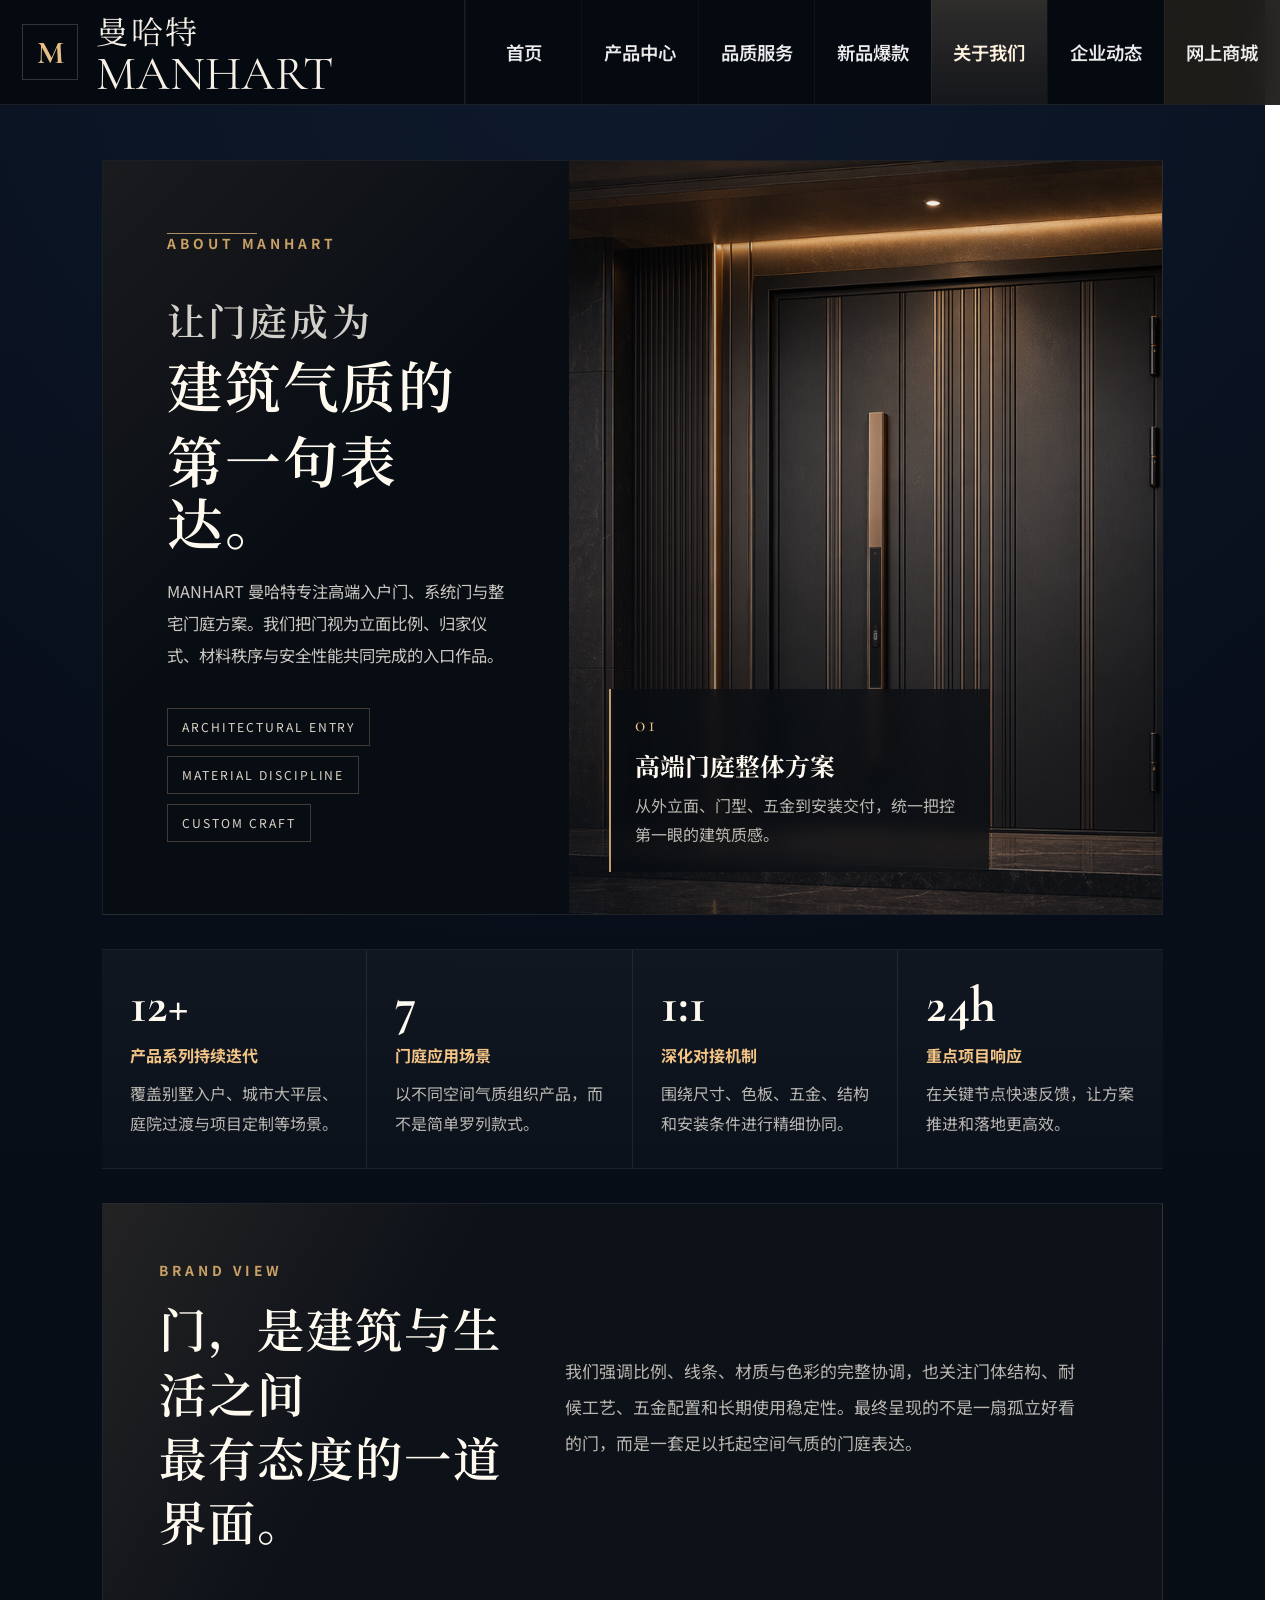
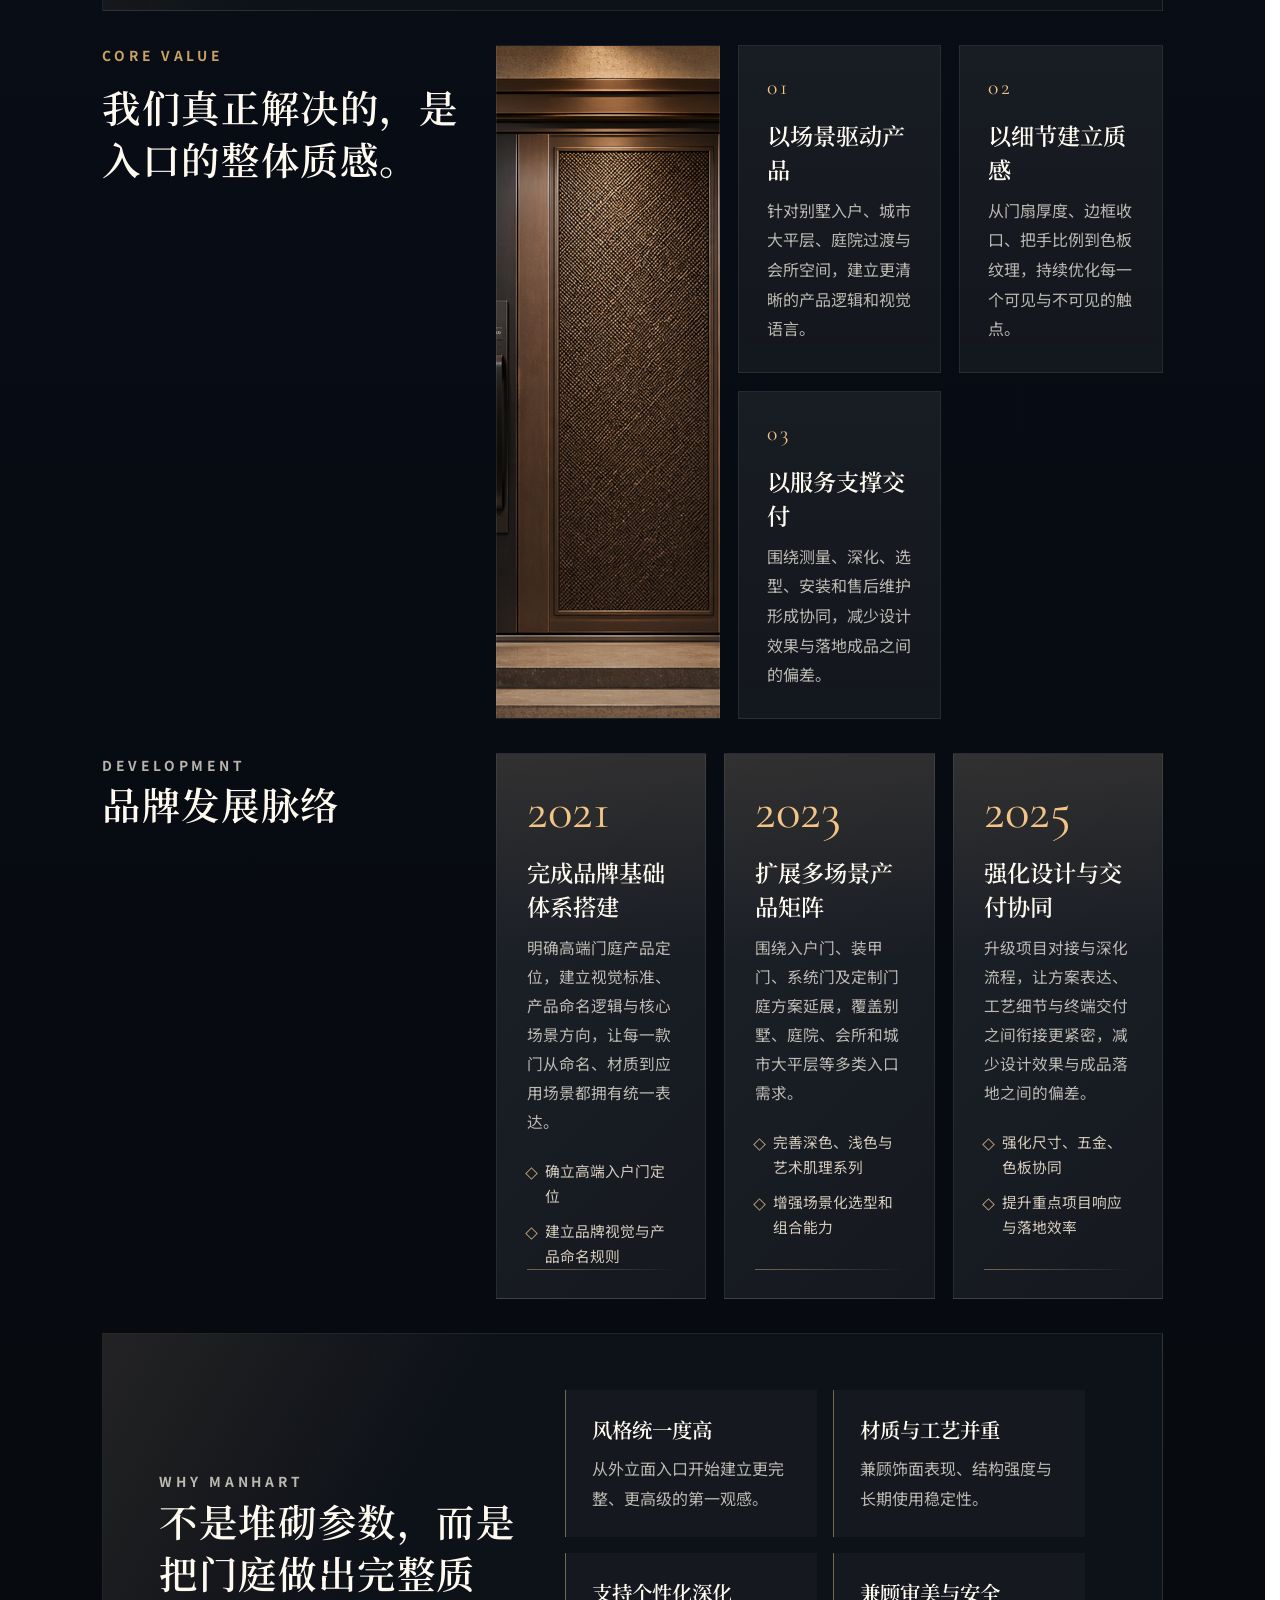
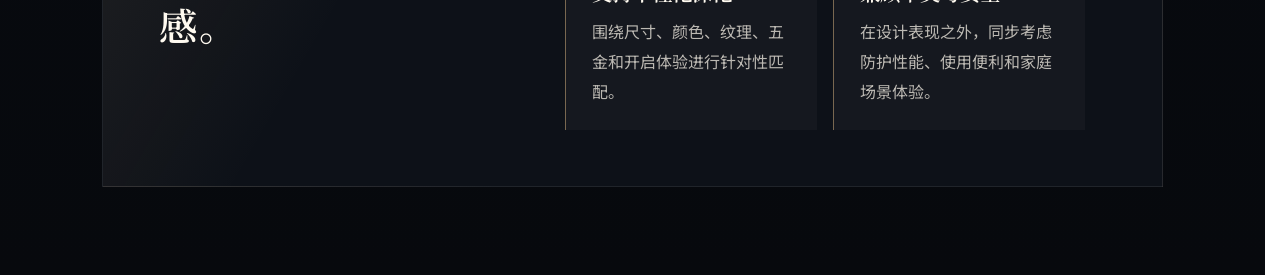
==== about.html @ d8b86235 "Unify browser page titles" ====
<!DOCTYPE html>
<html lang="zh-CN">
<head>
  <meta charset="UTF-8">
  <meta name="viewport" content="width=device-width, initial-scale=1.0">
  <meta name="description" content="浙江曼哈特安防科技有限公司专注高端门类产品研发制造，面向住宅、别墅与工程项目提供门庭解决方案。">
  <meta name="keywords" content="浙江曼哈特,曼哈特安防,曼哈特门业,MANHART,安全门,装甲门,入户门,高端门,别墅门,工程门">
  <meta name="robots" content="index, follow">
  <link rel="canonical" href="http://47.111.172.151/about.html">
  <meta property="og:type" content="website">
  <meta property="og:locale" content="zh_CN">
  <meta property="og:site_name" content="浙江曼哈特安防科技有限公司">
  <meta property="og:title" content="MANHART 曼哈特 - 关于我们">
  <meta property="og:description" content="浙江曼哈特安防科技有限公司专注高端门类产品研发制造，面向住宅、别墅与工程项目提供门庭解决方案。">
  <meta property="og:url" content="http://47.111.172.151/about.html">
  <meta property="og:image" content="http://47.111.172.151/assets/hero-coast-sunrise.png">
  <meta name="twitter:card" content="summary_large_image">
  <title>MANHART 曼哈特 - 关于我们</title>
  <link rel="preconnect" href="https://fonts.googleapis.com">
  <link rel="preconnect" href="https://fonts.gstatic.com" crossorigin>
  <link href="https://fonts.googleapis.com/css2?family=Cormorant+Garamond:wght@500;600;700&family=Noto+Sans+SC:wght@400;500;700&family=Noto+Serif+SC:wght@500;600;700&display=swap" rel="stylesheet">
  <link rel="stylesheet" href="style.css?v=20260424-about">
</head>
<body>
  <header class="site-header">
    <a class="brand-block" href="index.html" aria-label="MANHART 首页">
      <span class="brand-mark">M</span>
      <span class="brand-copy">
        <span class="brand-cn">曼哈特</span>
        <span class="brand-en">MANHART</span>
      </span>
    </a>
    <nav class="main-nav" aria-label="主导航">
      <a class="nav-link" href="index.html">首页</a>
      <a class="nav-link" href="products.html">产品中心</a>
      <a class="nav-link" href="service.html">品质服务</a>
      <a class="nav-link" href="featured.html">新品爆款</a>
      <a class="nav-link is-active" href="about.html">关于我们</a>
      <a class="nav-link" href="news.html">企业动态</a>
      <a class="nav-link nav-link--accent" href="store.html">网上商城</a>
    </nav>
  </header>

  <main class="page-shell about-page">
    <section class="about-hero">
      <div class="about-hero__copy">
        <p class="eyebrow">About MANHART</p>
        <h1><span>让门庭成为</span><span>建筑气质的</span><span>第一句表达。</span></h1>
        <p class="about-hero__lead">MANHART 曼哈特专注高端入户门、系统门与整宅门庭方案。我们把门视为立面比例、归家仪式、材料秩序与安全性能共同完成的入口作品。</p>
        <div class="about-hero__signature">
          <span>Architectural Entry</span>
          <span>Material Discipline</span>
          <span>Custom Craft</span>
        </div>
      </div>
      <div class="about-hero__stage">
        <div class="about-hero__image"></div>
        <article class="about-float-card">
          <span>01</span>
          <strong>高端门庭整体方案</strong>
          <p>从外立面、门型、五金到安装交付，统一把控第一眼的建筑质感。</p>
        </article>
      </div>
    </section>

    <section class="about-metrics" aria-label="品牌数据">
      <article>
        <strong>12+</strong>
        <span>产品系列持续迭代</span>
        <p>覆盖别墅入户、城市大平层、庭院过渡与项目定制等场景。</p>
      </article>
      <article>
        <strong>7</strong>
        <span>门庭应用场景</span>
        <p>以不同空间气质组织产品，而不是简单罗列款式。</p>
      </article>
      <article>
        <strong>1:1</strong>
        <span>深化对接机制</span>
        <p>围绕尺寸、色板、五金、结构和安装条件进行精细协同。</p>
      </article>
      <article>
        <strong>24h</strong>
        <span>重点项目响应</span>
        <p>在关键节点快速反馈，让方案推进和落地更高效。</p>
      </article>
    </section>

    <section class="about-statement">
      <div>
        <p class="eyebrow">Brand View</p>
        <h2>门，是建筑与生活之间<br>最有态度的一道界面。</h2>
      </div>
      <p>我们强调比例、线条、材质与色彩的完整协调，也关注门体结构、耐候工艺、五金配置和长期使用稳定性。最终呈现的不是一扇孤立好看的门，而是一套足以托起空间气质的门庭表达。</p>
    </section>

    <section class="about-value">
      <div class="about-section-title">
        <p class="eyebrow">Core Value</p>
        <h2>我们真正解决的，是入口的整体质感。</h2>
      </div>
      <div class="about-value__grid">
        <article class="about-value__image"></article>
        <article>
          <span>01</span>
          <h3>以场景驱动产品</h3>
          <p>针对别墅入户、城市大平层、庭院过渡与会所空间，建立更清晰的产品逻辑和视觉语言。</p>
        </article>
        <article>
          <span>02</span>
          <h3>以细节建立质感</h3>
          <p>从门扇厚度、边框收口、把手比例到色板纹理，持续优化每一个可见与不可见的触点。</p>
        </article>
        <article>
          <span>03</span>
          <h3>以服务支撑交付</h3>
          <p>围绕测量、深化、选型、安装和售后维护形成协同，减少设计效果与落地成品之间的偏差。</p>
        </article>
      </div>
    </section>

    <section class="about-timeline">
      <div class="about-section-title">
        <p class="eyebrow">Development</p>
        <h2>品牌发展脉络</h2>
      </div>
      <div class="about-timeline__list">
        <article>
          <div class="about-timeline__head">
            <time>2021</time>
            <h3>完成品牌基础体系搭建</h3>
          </div>
          <p>明确高端门庭产品定位，建立视觉标准、产品命名逻辑与核心场景方向，让每一款门从命名、材质到应用场景都拥有统一表达。</p>
          <ul>
            <li>确立高端入户门定位</li>
            <li>建立品牌视觉与产品命名规则</li>
          </ul>
        </article>
        <article>
          <div class="about-timeline__head">
            <time>2023</time>
            <h3>扩展多场景产品矩阵</h3>
          </div>
          <p>围绕入户门、装甲门、系统门及定制门庭方案延展，覆盖别墅、庭院、会所和城市大平层等多类入口需求。</p>
          <ul>
            <li>完善深色、浅色与艺术肌理系列</li>
            <li>增强场景化选型和组合能力</li>
          </ul>
        </article>
        <article>
          <div class="about-timeline__head">
            <time>2025</time>
            <h3>强化设计与交付协同</h3>
          </div>
          <p>升级项目对接与深化流程，让方案表达、工艺细节与终端交付之间衔接更紧密，减少设计效果与成品落地之间的偏差。</p>
          <ul>
            <li>强化尺寸、五金、色板协同</li>
            <li>提升重点项目响应与落地效率</li>
          </ul>
        </article>
      </div>
    </section>

    <section class="about-advantage">
      <div>
        <p class="eyebrow">Why MANHART</p>
        <h2>不是堆砌参数，而是把门庭做出完整质感。</h2>
      </div>
      <div class="about-advantage__grid">
        <article>
          <h3>风格统一度高</h3>
          <p>从外立面入口开始建立更完整、更高级的第一观感。</p>
        </article>
        <article>
          <h3>材质与工艺并重</h3>
          <p>兼顾饰面表现、结构强度与长期使用稳定性。</p>
        </article>
        <article>
          <h3>支持个性化深化</h3>
          <p>围绕尺寸、颜色、纹理、五金和开启体验进行针对性匹配。</p>
        </article>
        <article>
          <h3>兼顾审美与安全</h3>
          <p>在设计表现之外，同步考虑防护性能、使用便利和家庭场景体验。</p>
        </article>
      </div>
    </section>
  </main>
</body>
</html>
---- style.css ----
:root {
  --bg: #08101d;
  --line: rgba(255, 255, 255, 0.09);
  --text: #f6f0e6;
  --muted: rgba(246, 240, 230, 0.7);
  --gold: #c9a164;
  --gold-strong: #e6be86;
  --header-brand-width: 465px;
  --header-height: 104px;
}
* { box-sizing: border-box; }
html {
  scroll-behavior: smooth;
  overflow-y: scroll;
  scrollbar-gutter: stable;
}
body {
  margin: 0;
  padding-top: var(--header-height);
  overflow-x: hidden;
  background:
    radial-gradient(circle at top, rgba(43, 74, 122, 0.18), transparent 28%),
    linear-gradient(180deg, #08101d 0%, #07090d 100%);
  color: var(--text);
  font-family: "Noto Sans SC", sans-serif;
}
a { color: inherit; text-decoration: none; }
.site-header {
  position: fixed;
  top: 0;
  left: 0;
  right: 0;
  z-index: 30;
  display: grid;
  width: 100%;
  grid-template-columns: var(--header-brand-width) minmax(0, 1fr) !important;
  min-height: var(--header-height) !important;
  background: rgba(6, 9, 15, 0.94);
  border-bottom: 1px solid var(--line);
  backdrop-filter: blur(14px);
}
.brand-block {
  display: flex;
  align-items: center;
  gap: 18px;
  width: var(--header-brand-width) !important;
  min-height: var(--header-height) !important;
  padding: 0 22px;
  border-right: 1px solid var(--line);
}
.brand-mark {
  display: grid;
  place-items: center;
  width: 56px;
  height: 56px;
  border: 1px solid rgba(255, 255, 255, 0.18);
  color: var(--gold-strong);
  font-family: "Cormorant Garamond", serif;
  font-size: 2rem;
  font-weight: 700;
}
.brand-copy { display: flex; flex-direction: column; }
.brand-cn {
  font-family: "Noto Serif SC", serif;
  font-size: 2rem;
  letter-spacing: 0.08em;
}
.brand-en {
  font-family: "Cormorant Garamond", serif;
  font-size: 3rem;
  line-height: 0.9;
}
.main-nav {
  display: grid;
  grid-template-columns: repeat(7, minmax(0, 1fr));
  width: 100%;
}
.nav-link {
  display: grid;
  place-items: center;
  min-height: var(--header-height) !important;
  padding: 0 10px;
  border-left: 1px solid rgba(255, 255, 255, 0.04);
  color: rgba(255, 255, 255, 0.92);
  font-size: 1.15rem;
  font-weight: 600;
}
.nav-link:hover,
.nav-link.is-active {
  color: #fff3df;
  background:
    linear-gradient(180deg, rgba(255, 255, 255, 0.08), rgba(255, 255, 255, 0.03)),
    linear-gradient(180deg, rgba(201, 161, 100, 0.12), rgba(201, 161, 100, 0.04));
}
.nav-link--accent { background: rgba(201, 161, 100, 0.12); }
.hero-slider {
  position: relative;
  height: 68vh;
  min-height: 560px;
  max-height: 740px;
  overflow: hidden;
}
.hero-slide {
  position: absolute;
  inset: 0;
  opacity: 0;
  visibility: hidden;
  transition: opacity 0.8s ease, visibility 0.8s ease;
}
.hero-slide.is-active { opacity: 1; visibility: visible; }
.hero-slide__image,
.hero-slide__shade,
.hero-slide__content { position: absolute; inset: 0; }
.hero-slide__image {
  background:
    linear-gradient(90deg, rgba(7, 9, 13, 0.72), rgba(7, 9, 13, 0.18) 46%, rgba(7, 9, 13, 0.08)),
    var(--hero-image) center/cover no-repeat;
}
.hero-slide__shade {
  background:
    radial-gradient(circle at 72% 30%, rgba(230, 190, 134, 0.1), transparent 20%),
    linear-gradient(180deg, rgba(7, 9, 13, 0.08), rgba(7, 9, 13, 0.54));
}
.hero-slide__content {
  z-index: 1;
  display: flex;
  flex-direction: column;
  justify-content: center;
  width: min(860px, 100%);
  padding: 72px 8vw 92px;
  text-shadow: 0 4px 26px rgba(0, 0, 0, 0.56);
}
.eyebrow {
  margin: 0 0 16px;
  color: var(--gold);
  font-size: 0.86rem;
  font-weight: 700;
  letter-spacing: 0.28em;
  text-transform: uppercase;
}
.hero-slide h1,
.hero-slide h2,
.featured-copy h2,
.product-preview__heading h2,
.stats-copy h2,
.site-footer__brand h2,
.page-hero h1,
.page-section__heading h2 {
  margin: 0;
  font-family: "Noto Serif SC", serif;
  font-weight: 600;
  letter-spacing: 0.08em;
}
.hero-slide h1,
.hero-slide h2 {
  max-width: 760px;
  font-size: clamp(2.8rem, 5.2vw, 4.8rem);
  line-height: 1.12;
  letter-spacing: 0.06em;
  text-wrap: balance;
}
.hero-slide__title {
  max-width: 680px;
  margin: 22px 0 12px;
  font-family: "Noto Serif SC", serif;
  font-size: clamp(1.45rem, 2.05vw, 2.25rem);
  line-height: 1.42;
  letter-spacing: 0.04em;
  color: #fff3df;
  text-wrap: balance;
}
.hero-slide__subtitle,
.featured-lead,
.featured-panel__lead {
  margin: 0;
  color: var(--gold-strong);
  font-family: "Cormorant Garamond", serif;
  font-size: clamp(1.08rem, 1.7vw, 1.48rem);
  font-weight: 600;
  line-height: 1.35;
  letter-spacing: 0.1em;
}
.hero-slider__dots {
  position: absolute;
  left: 50%;
  bottom: 28px;
  z-index: 2;
  display: flex;
  gap: 10px;
  transform: translateX(-50%);
}
.hero-dot {
  width: 12px;
  height: 12px;
  border: 0;
  border-radius: 50%;
  background: rgba(255, 255, 255, 0.28);
  cursor: pointer;
}
.hero-dot.is-active {
  width: 34px;
  border-radius: 999px;
  background: var(--gold-strong);
}
.featured-showcase,
.product-preview,
.site-footer,
.page-shell { padding-left: 8vw; padding-right: 8vw; }
.featured-showcase { padding-top: 72px; }
.featured-shell {
  position: relative;
  min-height: 780px;
  overflow: hidden;
  border: 1px solid rgba(255, 255, 255, 0.08);
  background: #0d1017;
}
.featured-backdrop,
.featured-overlay { position: absolute; inset: 0; }
.featured-backdrop {
  background:
    linear-gradient(90deg, rgba(8, 12, 18, 0.2), rgba(255, 255, 255, 0.04)),
    url("assets/featured-bg-lake-terrace.png") center/cover no-repeat;
  filter: saturate(0.96) brightness(0.9) contrast(0.98);
}
.featured-overlay {
  background:
    linear-gradient(90deg, rgba(6, 9, 15, 0.68) 0%, rgba(6, 9, 15, 0.42) 34%, rgba(6, 9, 15, 0.12) 68%),
    radial-gradient(circle at 56% 52%, rgba(201, 161, 100, 0.1), transparent 22%),
    repeating-linear-gradient(90deg, rgba(255, 255, 255, 0.06) 0, rgba(255, 255, 255, 0.06) 1px, transparent 1px, transparent 110px);
  opacity: 0.78;
}
.featured-copy,
.featured-selector,
.featured-focus,
.featured-panel,
.featured-note { position: absolute; z-index: 2; }
.featured-copy {
  top: 72px;
  left: 72px;
  width: 430px;
  text-shadow: 0 3px 18px rgba(0, 0, 0, 0.46);
}
.featured-copy::before { display: none; }
.featured-copy h2 {
  color: #fffaf0;
  font-size: clamp(2.5rem, 4.4vw, 4.2rem);
  line-height: 1.12;
  text-shadow: 0 6px 26px rgba(0, 0, 0, 0.48);
}
.section-copy,
.featured-panel__text,
.product-preview__intro,
.product-card__text,
.stats-copy p:last-child,
.site-footer__brand p:last-child,
.site-footer__info p,
.page-section__heading p,
.page-card p,
.page-copy p { color: var(--muted); line-height: 1.9; }
.featured-copy .eyebrow {
  color: #f0bf78;
  text-shadow: 0 2px 14px rgba(0, 0, 0, 0.56);
}
.featured-lead {
  color: #f3c486;
  text-shadow: 0 3px 16px rgba(0, 0, 0, 0.48);
}
.featured-copy .section-copy {
  width: min(420px, 100%);
  color: rgba(255, 250, 240, 0.9);
  font-weight: 600;
  text-shadow: 0 2px 12px rgba(0, 0, 0, 0.62);
}
.featured-selector--stack {
  top: 342px;
  left: 72px;
  display: flex;
  flex-direction: column;
  gap: 10px;
  width: 250px;
  padding: 18px 16px 16px;
  border: 1px solid rgba(230, 190, 134, 0.28);
  background:
    linear-gradient(180deg, rgba(12, 15, 20, 0.78), rgba(12, 15, 20, 0.48));
  box-shadow: 0 18px 54px rgba(0, 0, 0, 0.36);
  backdrop-filter: blur(9px);
}
.featured-selector__label {
  margin: 0 0 4px;
  color: #f3c486;
  font-size: 0.78rem;
  font-weight: 700;
  letter-spacing: 0.18em;
  text-transform: uppercase;
}
.featured-chip {
  min-height: 48px;
  padding: 0 18px 0 44px;
  border: 1px solid rgba(255, 255, 255, 0.1);
  background: rgba(255, 255, 255, 0.045);
  color: rgba(255, 250, 240, 0.72);
  font-family: "Noto Serif SC", serif;
  font-size: 1.06rem;
  letter-spacing: 0.1em;
  text-align: left;
  cursor: pointer;
  position: relative;
  transition: transform 0.2s ease, color 0.2s ease, border-color 0.2s ease, background 0.2s ease, box-shadow 0.2s ease;
}
.featured-chip::before {
  content: "";
  position: absolute;
  left: 18px;
  top: 50%;
  width: 8px;
  height: 8px;
  border-radius: 50%;
  background: rgba(230, 190, 134, 0.46);
  transform: translateY(-50%);
}
.featured-chip::after {
  content: "";
  position: absolute;
  left: 0;
  top: 0;
  bottom: 0;
  width: 4px;
  background: transparent;
}
.featured-chip:hover,
.featured-chip.is-active {
  color: #fffaf0;
  transform: translateX(5px);
  border-color: rgba(230, 190, 134, 0.72);
  background:
    linear-gradient(90deg, rgba(230, 190, 134, 0.28), rgba(255, 255, 255, 0.08), rgba(255, 255, 255, 0.02));
  box-shadow: 0 10px 24px rgba(0, 0, 0, 0.22);
  text-shadow: 0 2px 12px rgba(0, 0, 0, 0.48);
}
.featured-chip:hover::before,
.featured-chip.is-active::before {
  background: rgba(230, 190, 134, 0.92);
  box-shadow: 0 0 18px rgba(230, 190, 134, 0.38);
}
.featured-chip:hover::after,
.featured-chip.is-active::after { background: #e6be86; }
.featured-chip:last-child { border-bottom: 0; }
.featured-focus {
  top: 74px;
  left: 42%;
  width: 520px;
  height: 640px;
}
.featured-photo {
  position: relative;
  overflow: hidden;
  border: 1px solid rgba(255, 255, 255, 0.16);
  background:
    linear-gradient(180deg, rgba(7, 9, 13, 0.04), rgba(7, 9, 13, 0.1)),
    var(--feature-image) center/cover no-repeat;
  box-shadow: 0 28px 72px rgba(0, 0, 0, 0.24);
  background-position: center;
}
.featured-photo--primary { width: 100%; height: 100%; min-height: 0; }
.featured-photo--secondary,
.featured-photo--detail { display: none; }
.featured-photo__shade {
  position: absolute;
  inset: 0;
  background:
    linear-gradient(180deg, rgba(7, 9, 13, 0.02), rgba(7, 9, 13, 0.2)),
    radial-gradient(circle at top, rgba(255, 243, 223, 0.08), transparent 30%);
}
.featured-photo__meta {
  position: absolute;
  left: 18px;
  right: 18px;
  bottom: 18px;
  z-index: 1;
  display: flex;
  flex-direction: column;
  gap: 8px;
  padding: 14px 16px;
  background: linear-gradient(180deg, rgba(9, 12, 18, 0.36), rgba(9, 12, 18, 0.72));
  backdrop-filter: blur(8px);
}
.featured-photo__kicker {
  color: rgba(255, 243, 223, 0.74);
  font-size: 0.76rem;
  letter-spacing: 0.28em;
  text-transform: uppercase;
}
.featured-photo__model {
  color: #fff3df;
  font-family: "Cormorant Garamond", serif;
  font-size: 2rem;
  letter-spacing: 0.08em;
}
.featured-panel {
  right: 78px;
  top: 218px;
  width: 330px;
  padding: 34px 30px;
  border-left: 1px solid rgba(230, 190, 134, 0.42);
  background:
    linear-gradient(135deg, rgba(14, 15, 18, 0.78), rgba(14, 15, 18, 0.46)),
    radial-gradient(circle at 85% 12%, rgba(230, 190, 134, 0.1), transparent 28%);
  box-shadow: 0 24px 70px rgba(0, 0, 0, 0.24);
  backdrop-filter: blur(12px);
}
.featured-panel__kicker {
  margin: 0 0 10px;
  color: var(--gold);
  font-size: 0.82rem;
  letter-spacing: 0.24em;
  text-transform: uppercase;
}
.featured-panel h3 {
  margin: 0;
  font-family: "Noto Serif SC", serif;
  font-size: 2.25rem;
}
.featured-panel__lead {
  margin: 12px 0 14px;
  color: #f0bf78;
  font-family: "Noto Serif SC", serif;
  font-size: 1.18rem;
  line-height: 1.6;
}
.featured-panel__text {
  margin: 0;
  color: rgba(255, 250, 240, 0.74);
  line-height: 1.9;
}
.featured-note {
  display: none;
  left: 128px;
  top: 698px;
  align-items: center;
  gap: 12px;
  color: rgba(255, 250, 240, 0.78);
  font-size: 0.94rem;
  letter-spacing: 0.16em;
  text-shadow: 0 2px 14px rgba(0, 0, 0, 0.58);
}
.featured-note__line { width: 38px; height: 1px; background: rgba(230, 190, 134, 0.72); }
.product-preview { padding-top: 96px; }
.product-preview__heading {
  display: grid;
  grid-template-columns: minmax(260px, 360px) 1fr;
  gap: 40px;
  align-items: end;
}
.product-preview__heading h2,
.page-hero h1,
.page-section__heading h2 { font-size: clamp(2rem, 4vw, 3.1rem); }
.product-grid { display: grid; gap: 22px; margin-top: 40px; }
.product-grid--recommend { grid-template-columns: repeat(5, minmax(170px, 1fr)); }
.product-card {
  position: relative;
  min-height: 520px;
  overflow: hidden;
  border: 1px solid rgba(255, 255, 255, 0.08);
  background: #0b0d12;
  box-shadow: 0 28px 70px rgba(0, 0, 0, 0.22);
  transition: transform 0.28s ease, border-color 0.28s ease, box-shadow 0.28s ease;
}
.product-card:hover {
  transform: translateY(-8px);
  border-color: rgba(230, 190, 134, 0.22);
  box-shadow: 0 34px 86px rgba(0, 0, 0, 0.34);
}
.product-card__scene {
  position: absolute;
  inset: 0;
  background-size: cover;
  background-position: center;
  transition: transform 0.42s ease, filter 0.42s ease;
}
.product-card:hover .product-card__scene { transform: scale(1.04); filter: saturate(1.05); }
.product-card__scene::after {
  content: "";
  position: absolute;
  inset: 0;
  background:
    linear-gradient(180deg, rgba(6, 8, 12, 0.04) 0%, rgba(6, 8, 12, 0.14) 42%, rgba(6, 8, 12, 0.86) 100%),
    linear-gradient(90deg, rgba(6, 8, 12, 0.1), transparent 42%);
}
.product-card__scene--recommend-01 { background-image: url("assets/recommend-01.png"); }
.product-card__scene--recommend-02 { background-image: url("assets/recommend-02.png"); }
.product-card__scene--recommend-03 { background-image: url("assets/recommend-03.png"); }
.product-card__scene--recommend-04 { background-image: url("assets/recommend-04.png"); }
.product-card__scene--recommend-05 { background-image: url("assets/recommend-05.png"); }
.product-card__body {
  position: absolute;
  left: 0;
  right: 0;
  bottom: 0;
  z-index: 1;
  padding: 28px 24px 26px;
}
.product-card__series {
  display: inline-block;
  margin-bottom: 10px;
  color: var(--gold);
  font-size: 0.82rem;
  letter-spacing: 0.22em;
  text-transform: uppercase;
}
.product-card h3,
.site-footer__info h3,
.page-card h3 {
  margin: 0 0 10px;
  font-family: "Noto Serif SC", serif;
  font-size: 1.55rem;
}
.site-footer {
  display: grid;
  grid-template-columns: minmax(220px, 320px) 1fr;
  gap: 42px;
  padding-top: 48px;
  padding-bottom: 56px;
  border-top: 1px solid rgba(255, 255, 255, 0.08);
  background: rgba(4, 5, 8, 0.76);
}
.site-footer__info { display: grid; grid-template-columns: repeat(3, minmax(180px, 1fr)); gap: 24px; }
.page-shell { padding-top: 56px; padding-bottom: 88px; }
.page-hero {
  position: relative;
  min-height: 320px;
  overflow: hidden;
  padding: 72px 48px 54px;
  border: 1px solid rgba(255, 255, 255, 0.1);
  background:
    linear-gradient(90deg, rgba(7, 10, 17, 0.94) 0%, rgba(7, 10, 17, 0.8) 44%, rgba(7, 10, 17, 0.56) 100%),
    radial-gradient(circle at 78% 32%, rgba(230, 190, 134, 0.22), transparent 28%),
    linear-gradient(135deg, rgba(255, 255, 255, 0.08), transparent 46%);
}
.page-hero::before,
.page-hero::after {
  content: "";
  position: absolute;
  pointer-events: none;
}
.page-hero::before {
  top: 34px;
  right: 44px;
  width: min(520px, 42vw);
  height: 230px;
  border: 1px solid rgba(230, 190, 134, 0.18);
  background:
    linear-gradient(90deg, rgba(230, 190, 134, 0.22) 0 1px, transparent 1px),
    linear-gradient(180deg, rgba(255, 255, 255, 0.08) 0 1px, transparent 1px);
  background-size: 86px 100%, 100% 58px;
  opacity: 0.72;
}
.page-hero::after {
  right: 72px;
  bottom: 38px;
  width: 240px;
  height: 92px;
  border-top: 1px solid rgba(230, 190, 134, 0.42);
  border-bottom: 1px solid rgba(255, 255, 255, 0.1);
  background: linear-gradient(90deg, transparent, rgba(230, 190, 134, 0.12), transparent);
}
.page-hero > * {
  position: relative;
  z-index: 1;
}
.page-hero p { width: min(760px, 100%); color: var(--muted); line-height: 1.9; }
.page-section {
  display: grid;
  grid-template-columns: minmax(240px, 320px) 1fr;
  gap: 36px;
  align-items: start;
  margin-top: 36px;
}
.page-grid { display: grid; grid-template-columns: repeat(3, minmax(200px, 1fr)); gap: 24px; }
.page-card,
.page-copy {
  padding: 26px;
  border: 1px solid rgba(255, 255, 255, 0.08);
  background: rgba(255, 255, 255, 0.03);
}

.editorial-hero {
  display: grid;
  grid-template-columns: minmax(320px, 1.05fr) minmax(360px, 0.95fr);
  gap: 30px;
  align-items: stretch;
  min-height: 660px;
  margin-bottom: 34px;
}

.editorial-hero__copy {
  position: relative;
  padding: 58px 52px 52px;
  border: 1px solid rgba(255, 255, 255, 0.1);
  background:
    radial-gradient(circle at 18% 12%, rgba(230, 190, 134, 0.18), transparent 26%),
    linear-gradient(135deg, rgba(8, 11, 18, 0.98), rgba(8, 11, 18, 0.82));
}

.editorial-hero__copy h1 {
  margin: 0 0 20px;
  font-family: "Noto Serif SC", serif;
  font-size: clamp(2.6rem, 5vw, 4.9rem);
  line-height: 1.18;
  letter-spacing: 0.06em;
}

.editorial-hero__lead {
  max-width: 560px;
  margin: 0;
  color: rgba(246, 240, 230, 0.82);
  font-size: 1.04rem;
  line-height: 2;
}

.editorial-tags {
  display: flex;
  flex-wrap: wrap;
  gap: 10px;
  margin-top: 34px;
}

.editorial-tags span {
  display: inline-flex;
  align-items: center;
  min-height: 34px;
  padding: 0 14px;
  border: 1px solid rgba(230, 190, 134, 0.26);
  background: rgba(255, 255, 255, 0.03);
  color: #fff3df;
  font-size: 0.76rem;
  letter-spacing: 0.16em;
  text-transform: uppercase;
}

.editorial-hero__visual {
  display: grid;
  grid-template-columns: 1.15fr 0.85fr;
  grid-template-rows: minmax(260px, 1fr) minmax(180px, auto);
  gap: 18px;
}

.editorial-hero__visual--news {
  grid-template-columns: 1fr 170px;
  grid-template-rows: minmax(220px, auto) minmax(320px, 1fr);
}

.hero-panel {
  position: relative;
  overflow: hidden;
  border: 1px solid rgba(255, 255, 255, 0.08);
  background:
    linear-gradient(180deg, rgba(255, 255, 255, 0.04), rgba(255, 255, 255, 0.02)),
    #0d1118;
}

.hero-panel--tall { grid-row: 1 / span 2; }
.hero-panel--card {
  padding: 26px 24px;
  display: flex;
  flex-direction: column;
  justify-content: space-between;
}
.hero-panel--wide { padding: 0; }
.hero-panel--news-feature {
  grid-column: 1 / span 2;
  padding: 30px;
  background:
    linear-gradient(135deg, rgba(230, 190, 134, 0.12), rgba(255, 255, 255, 0.03)),
    #10131a;
}
.hero-panel--stamp {
  display: grid;
  place-items: center;
  min-height: 180px;
  background:
    radial-gradient(circle at center, rgba(230, 190, 134, 0.16), transparent 50%),
    #0c1017;
}
.hero-panel--news-image {
  min-height: 320px;
}

.hero-panel__media {
  position: absolute;
  inset: 0;
  background-size: cover;
  background-position: center;
}

.hero-panel__media--about-main {
  background:
    linear-gradient(180deg, rgba(7, 9, 13, 0.06), rgba(7, 9, 13, 0.42)),
    url("assets/recommend-05.png") center/cover no-repeat;
}

.hero-panel__media--about-sub {
  min-height: 180px;
  background:
    linear-gradient(180deg, rgba(7, 9, 13, 0.1), rgba(7, 9, 13, 0.36)),
    url("assets/recommend-03.png") center/cover no-repeat;
  position: relative;
}

.hero-panel__media--news-main {
  background:
    linear-gradient(180deg, rgba(7, 9, 13, 0.12), rgba(7, 9, 13, 0.44)),
    url("assets/featured-door-bg.png") center/cover no-repeat;
}

.hero-panel__meta {
  position: absolute;
  left: 18px;
  right: 18px;
  bottom: 18px;
  z-index: 1;
  padding: 16px 18px;
  background: linear-gradient(180deg, rgba(7, 9, 13, 0.3), rgba(7, 9, 13, 0.72));
  backdrop-filter: blur(8px);
}

.hero-panel__kicker,
.hero-panel__label,
.statement-card__eyebrow {
  display: inline-block;
  margin-bottom: 8px;
  color: var(--gold-strong);
  font-size: 0.78rem;
  letter-spacing: 0.18em;
  text-transform: uppercase;
}

.hero-panel__meta strong,
.hero-panel--news-feature h3 {
  font-family: "Noto Serif SC", serif;
  font-size: 1.6rem;
  line-height: 1.5;
}

.hero-panel__number {
  color: #fff3df;
  font-family: "Cormorant Garamond", serif;
  font-size: clamp(2.6rem, 6vw, 5rem);
  letter-spacing: 0.08em;
}

.hero-panel--card p,
.hero-panel--news-feature p {
  margin: 0;
  color: var(--muted);
  line-height: 1.9;
}

.ticker-band {
  display: flex;
  flex-wrap: wrap;
  gap: 16px 28px;
  align-items: center;
  padding: 18px 24px;
  margin-bottom: 34px;
  border-top: 1px solid rgba(230, 190, 134, 0.22);
  border-bottom: 1px solid rgba(255, 255, 255, 0.08);
  background: rgba(255, 255, 255, 0.02);
}

.ticker-band span {
  color: rgba(255, 243, 223, 0.8);
  font-size: 0.82rem;
  letter-spacing: 0.18em;
  text-transform: uppercase;
}

.page-band--stats-rich {
  margin-top: 0;
}

.metric-card--rich p {
  margin: 12px 0 0;
  color: var(--muted);
  line-height: 1.8;
}

.statement-grid {
  display: grid;
  grid-template-columns: 1.05fr 0.95fr;
  gap: 24px;
  margin-top: 34px;
}

.statement-card {
  padding: 34px 32px;
  border: 1px solid rgba(255, 255, 255, 0.08);
  background:
    linear-gradient(180deg, rgba(255, 255, 255, 0.04), rgba(255, 255, 255, 0.02)),
    #0e1219;
}

.statement-card--quote h2 {
  margin: 0;
  font-family: "Noto Serif SC", serif;
  font-size: clamp(2rem, 3.6vw, 3.2rem);
  line-height: 1.45;
}

.statement-card--copy {
  display: flex;
  align-items: center;
}

.statement-card--copy p {
  margin: 0;
  color: var(--muted);
  line-height: 2;
}

.page-section--media {
  grid-template-columns: minmax(240px, 280px) 1fr;
}

.showcase-grid {
  display: grid;
  grid-template-columns: 1.1fr 1fr 1fr;
  gap: 18px;
}

.showcase-card {
  position: relative;
  min-height: 220px;
  overflow: hidden;
  border: 1px solid rgba(255, 255, 255, 0.08);
  background: rgba(255, 255, 255, 0.03);
}

.showcase-card--image {
  grid-row: 1 / span 2;
  min-height: 460px;
}

.showcase-card__image {
  position: absolute;
  inset: 0;
  background-size: cover;
  background-position: center;
}

.showcase-card__image--detail {
  background:
    linear-gradient(180deg, rgba(7, 9, 13, 0.1), rgba(7, 9, 13, 0.48)),
    url("assets/recommend-01.png") center/cover no-repeat;
}

.showcase-card--text {
  padding: 26px;
}

.showcase-card__index,
.focus-tile__index {
  display: inline-block;
  margin-bottom: 18px;
  color: var(--gold-strong);
  font-family: "Cormorant Garamond", serif;
  font-size: 2.2rem;
}

.showcase-card h3,
.focus-tile h3,
.news-strip__body h3 {
  margin: 0 0 12px;
  font-family: "Noto Serif SC", serif;
  font-size: 1.55rem;
}

.showcase-card p,
.focus-tile p,
.news-strip__body p,
.advantage-board__intro p {
  margin: 0;
  color: var(--muted);
  line-height: 1.9;
}

.timeline--editorial .timeline-item__body {
  background:
    linear-gradient(180deg, rgba(255, 255, 255, 0.05), rgba(255, 255, 255, 0.02)),
    radial-gradient(circle at top right, rgba(230, 190, 134, 0.1), transparent 34%);
}

.advantage-board {
  display: grid;
  grid-template-columns: minmax(260px, 320px) 1fr;
  gap: 26px;
  margin-top: 36px;
  padding: 30px;
  border: 1px solid rgba(255, 255, 255, 0.08);
  background:
    linear-gradient(135deg, rgba(255, 255, 255, 0.04), rgba(255, 255, 255, 0.02)),
    #0e1218;
}

.advantage-board__intro h2,
.focus-board__intro h2 {
  margin: 0 0 14px;
  font-family: "Noto Serif SC", serif;
  font-size: clamp(2rem, 3vw, 3rem);
  line-height: 1.45;
}

.check-grid--editorial {
  grid-template-columns: repeat(2, minmax(220px, 1fr));
}

.headline-deck {
  display: grid;
  grid-template-columns: 1.15fr 1fr 1fr;
  gap: 18px;
  margin-bottom: 36px;
}

.headline-card--editorial {
  min-height: 250px;
}

.news-runway {
  margin-top: 34px;
}

.news-runway__list {
  display: grid;
  gap: 18px;
  margin-top: 20px;
}

.news-strip {
  display: grid;
  grid-template-columns: 170px 1fr;
  gap: 22px;
  padding: 26px;
  border: 1px solid rgba(255, 255, 255, 0.08);
  background:
    linear-gradient(90deg, rgba(230, 190, 134, 0.08), transparent 18%),
    rgba(255, 255, 255, 0.03);
}

.news-strip__date {
  color: #fff3df;
  font-family: "Cormorant Garamond", serif;
  font-size: 1.8rem;
  letter-spacing: 0.08em;
}

.focus-board {
  display: grid;
  grid-template-columns: minmax(260px, 320px) 1fr;
  gap: 26px;
  margin-top: 36px;
}

.focus-board__intro,
.event-stage {
  position: relative;
}

.focus-board__grid {
  display: grid;
  grid-template-columns: repeat(3, minmax(200px, 1fr));
  gap: 18px;
}

.focus-tile {
  padding: 28px 24px;
  border: 1px solid rgba(255, 255, 255, 0.08);
  background:
    linear-gradient(180deg, rgba(255, 255, 255, 0.05), rgba(255, 255, 255, 0.02)),
    #10141b;
}

.event-stage {
  margin-top: 36px;
}

.event-stage__grid {
  display: grid;
  grid-template-columns: repeat(3, minmax(220px, 1fr));
  gap: 18px;
  margin-top: 20px;
}

.event-card--poster {
  min-height: 280px;
  background:
    radial-gradient(circle at top, rgba(230, 190, 134, 0.12), transparent 34%),
    linear-gradient(180deg, rgba(255, 255, 255, 0.04), rgba(255, 255, 255, 0.02)),
    #0f141b;
}

.page-card--accent,
.metric-card,
.headline-card,
.timeline-item__body,
.check-card,
.news-item,
.event-card {
  position: relative;
  overflow: hidden;
  background:
    linear-gradient(180deg, rgba(255, 255, 255, 0.05), rgba(255, 255, 255, 0.02)),
    radial-gradient(circle at top right, rgba(201, 161, 100, 0.12), transparent 34%);
}

.page-band {
  display: grid;
  gap: 20px;
  margin-top: 36px;
}

.page-band--stats {
  grid-template-columns: repeat(4, minmax(180px, 1fr));
}

.metric-card {
  padding: 28px 24px;
  border: 1px solid rgba(255, 255, 255, 0.08);
}

.metric-card__value {
  display: block;
  margin-bottom: 10px;
  color: #fff3df;
  font-family: "Cormorant Garamond", serif;
  font-size: clamp(2rem, 3vw, 3rem);
  letter-spacing: 0.08em;
}

.metric-card__label {
  color: var(--muted);
  font-size: 0.96rem;
  line-height: 1.8;
}

.page-grid--feature {
  grid-template-columns: repeat(3, minmax(220px, 1fr));
}

.page-card--accent::after,
.headline-card::after,
.event-card::after {
  content: "";
  position: absolute;
  left: 26px;
  right: 26px;
  bottom: 0;
  height: 1px;
  background: linear-gradient(90deg, transparent, rgba(230, 190, 134, 0.42), transparent);
}

.timeline {
  display: grid;
  gap: 18px;
}

.timeline-item {
  display: grid;
  grid-template-columns: 120px 1fr;
  gap: 18px;
  align-items: stretch;
}

.timeline-item__year {
  display: flex;
  align-items: flex-start;
  justify-content: center;
  padding-top: 22px;
  color: var(--gold-strong);
  font-family: "Cormorant Garamond", serif;
  font-size: 2rem;
  border-top: 1px solid rgba(230, 190, 134, 0.3);
}

.timeline-item__body {
  padding: 24px 26px;
  border: 1px solid rgba(255, 255, 255, 0.08);
}

.check-grid {
  display: grid;
  grid-template-columns: repeat(2, minmax(240px, 1fr));
  gap: 20px;
}

.check-card {
  padding: 24px 24px 24px 62px;
  border: 1px solid rgba(255, 255, 255, 0.08);
}

.check-card::before {
  content: "";
  position: absolute;
  left: 24px;
  top: 30px;
  width: 18px;
  height: 18px;
  border: 1px solid rgba(230, 190, 134, 0.5);
  background:
    linear-gradient(135deg, transparent 0 42%, rgba(230, 190, 134, 0.94) 42% 58%, transparent 58%),
    linear-gradient(45deg, transparent 0 56%, rgba(230, 190, 134, 0.94) 56% 70%, transparent 70%);
}

.page-band--headline {
  grid-template-columns: 1.3fr 1fr;
}

.headline-card {
  min-height: 220px;
  padding: 30px;
  border: 1px solid rgba(255, 255, 255, 0.08);
}

.headline-card--primary {
  background:
    linear-gradient(135deg, rgba(230, 190, 134, 0.14), rgba(255, 255, 255, 0.03)),
    radial-gradient(circle at top right, rgba(201, 161, 100, 0.16), transparent 34%);
}

.headline-card__tag,
.event-card__meta {
  display: inline-flex;
  align-items: center;
  min-height: 28px;
  padding: 0 12px;
  margin-bottom: 18px;
  border: 1px solid rgba(230, 190, 134, 0.28);
  color: var(--gold-strong);
  font-size: 0.78rem;
  letter-spacing: 0.18em;
  text-transform: uppercase;
}

.headline-card h3,
.event-card h3 {
  margin: 0 0 12px;
  font-family: "Noto Serif SC", serif;
  font-size: 1.9rem;
  line-height: 1.45;
}

.headline-card p,
.event-card p,
.news-item__content p,
.check-card p,
.timeline-item__body p {
  margin: 0;
  color: var(--muted);
  line-height: 1.9;
}

.news-list,
.event-grid {
  display: grid;
  gap: 18px;
}

.news-item {
  display: grid;
  grid-template-columns: 150px 1fr;
  gap: 22px;
  padding: 24px 26px;
  border: 1px solid rgba(255, 255, 255, 0.08);
}

.news-item__date {
  color: var(--gold-strong);
  font-family: "Cormorant Garamond", serif;
  font-size: 1.55rem;
  letter-spacing: 0.08em;
}

.news-item__content h3 {
  margin: 0 0 10px;
}

.event-grid {
  grid-template-columns: repeat(3, minmax(220px, 1fr));
}

.event-card {
  min-height: 240px;
  padding: 28px 26px;
  border: 1px solid rgba(255, 255, 255, 0.08);
}

.product-page__hero {
  margin-bottom: 38px;
  background:
    linear-gradient(90deg, rgba(7, 10, 17, 0.96) 0%, rgba(7, 10, 17, 0.78) 46%, rgba(7, 10, 17, 0.42) 100%),
    linear-gradient(180deg, rgba(6, 9, 15, 0.08), rgba(6, 9, 15, 0.78)),
    url("assets/featured-door-bg.png") center 58%/cover no-repeat;
}

.product-page__hero h1 {
  margin-bottom: 18px;
  font-size: clamp(2.7rem, 5vw, 4.8rem);
  color: #fffaf0;
  text-shadow: 0 8px 30px rgba(0, 0, 0, 0.42);
}

.product-page__hero p:not(.eyebrow) {
  max-width: 680px;
  font-size: 1.08rem;
}

.category-strip {
  display: grid;
  grid-template-columns: repeat(5, minmax(140px, 1fr));
  gap: 18px;
  align-items: stretch;
  padding: 0 0 48px;
}

.category-tile {
  position: relative;
  display: flex;
  flex-direction: column;
  align-items: center;
  justify-content: center;
  min-height: 220px;
  padding: 22px 16px;
  border: 1px solid rgba(18, 18, 18, 0.08);
  background:
    radial-gradient(circle at top, rgba(255, 255, 255, 0.9), rgba(255, 255, 255, 0.96) 42%, rgba(244, 244, 244, 0.98) 100%);
  color: #2b2b2b;
  cursor: pointer;
  transition: transform 0.25s ease, box-shadow 0.25s ease, background-color 0.25s ease, color 0.25s ease;
  overflow: hidden;
}

.category-tile::before {
  content: "";
  position: absolute;
  inset: 0;
  background:
    radial-gradient(circle at 20% 12%, rgba(201, 161, 100, 0.14), transparent 24%),
    linear-gradient(135deg, rgba(255, 255, 255, 0.4), transparent 48%);
  opacity: 0.75;
  pointer-events: none;
}

.category-tile::after {
  content: "";
  position: absolute;
  left: 18px;
  right: 18px;
  bottom: 14px;
  height: 1px;
  background: linear-gradient(90deg, transparent, rgba(201, 161, 100, 0.2), transparent);
  pointer-events: none;
}

.category-tile:hover,
.category-tile.is-active {
  background:
    radial-gradient(circle at top, rgba(78, 70, 58, 0.56), rgba(51, 51, 51, 0.98) 44%, rgba(36, 36, 36, 1) 100%);
  color: #fff;
  transform: translateY(-4px);
  box-shadow: 0 18px 40px rgba(0, 0, 0, 0.18);
}

.category-tile:hover::before,
.category-tile.is-active::before {
  background:
    radial-gradient(circle at 20% 12%, rgba(230, 190, 134, 0.3), transparent 28%),
    linear-gradient(135deg, rgba(255, 255, 255, 0.08), transparent 48%);
}

.category-tile__icon {
  position: relative;
  display: block;
  width: 84px;
  height: 84px;
  margin-bottom: 22px;
  border: 2px solid currentColor;
  z-index: 1;
}

.category-tile__icon::before,
.category-tile__icon::after {
  content: "";
  position: absolute;
  border: 2px solid currentColor;
}

.category-tile__icon--door::before {
  left: 24px;
  top: 12px;
  width: 32px;
  height: 54px;
  background:
    linear-gradient(180deg, transparent 0 72%, currentColor 72% 74%, transparent 74%),
    linear-gradient(90deg, transparent 0 78%, currentColor 78% 80%, transparent 80%);
}

.category-tile__icon--door::after {
  left: 48px;
  top: 38px;
  width: 4px;
  height: 4px;
  background: currentColor;
  border: 0;
  border-radius: 50%;
}

.category-tile__icon--villa::before {
  left: 14px;
  top: 18px;
  width: 52px;
  height: 42px;
  background:
    linear-gradient(90deg, transparent 0 48%, currentColor 48% 52%, transparent 52%),
    linear-gradient(180deg, transparent 0 74%, currentColor 74% 76%, transparent 76%);
}

.category-tile__icon--villa::after {
  left: 24px;
  top: 10px;
  width: 32px;
  height: 12px;
  border-bottom: 0;
  background: linear-gradient(90deg, transparent 0 46%, currentColor 46% 54%, transparent 54%);
}

.category-tile__icon--system::before {
  left: 18px;
  top: 14px;
  width: 44px;
  height: 52px;
  background:
    linear-gradient(90deg, transparent 0 49%, currentColor 49% 51%, transparent 51%),
    linear-gradient(180deg, transparent 0 28%, currentColor 28% 30%, transparent 30% 70%, currentColor 70% 72%, transparent 72%);
}

.category-tile__icon--system::after {
  left: 50px;
  top: 38px;
  width: 4px;
  height: 4px;
  background: currentColor;
  border: 0;
  border-radius: 50%;
  box-shadow: -16px 0 0 currentColor;
}

.category-tile__icon--patio::before {
  left: 12px;
  top: 20px;
  width: 56px;
  height: 38px;
  background:
    linear-gradient(90deg, transparent 0 49%, currentColor 49% 51%, transparent 51%);
}

.category-tile__icon--patio::after {
  left: 18px;
  top: 14px;
  width: 44px;
  height: 10px;
  border-bottom: 0;
  background: linear-gradient(90deg, transparent 0 32%, currentColor 32% 68%, transparent 68%);
}

.category-tile__icon--lock::before {
  left: 26px;
  top: 16px;
  width: 32px;
  height: 42px;
}

.category-tile__icon--lock::after {
  left: 30px;
  top: 8px;
  width: 24px;
  height: 18px;
  border-radius: 999px 999px 0 0;
  border-bottom: 0;
}

.category-tile__icon--safe::before {
  left: 20px;
  top: 14px;
  width: 42px;
  height: 46px;
}

.category-tile__icon--safe::after {
  left: 38px;
  top: 31px;
  width: 6px;
  height: 6px;
  border-radius: 50%;
}

.category-tile__icon--home::before {
  left: 18px;
  top: 22px;
  width: 44px;
  height: 34px;
  border-top: 0;
}

.category-tile__icon--home::after {
  left: 18px;
  top: 10px;
  width: 44px;
  height: 44px;
  border-left: 0;
  border-right: 0;
  border-bottom: 0;
  transform: rotate(45deg);
}

.category-tile__title {
  position: relative;
  z-index: 1;
  margin-bottom: 14px;
  font-family: "Noto Serif SC", serif;
  font-size: 1.2rem;
}

.category-tile__en {
  position: relative;
  z-index: 1;
  color: #9a9a9a;
  font-size: 0.82rem;
  letter-spacing: 0.12em;
  text-align: center;
}

.category-tile.is-active .category-tile__en,
.category-tile:hover .category-tile__en {
  color: rgba(255, 255, 255, 0.72);
}

.series-switch {
  padding: 0 0 24px;
}

.series-switch__label {
  display: block;
  margin-bottom: 0;
  color: #8b8b8b;
  text-align: left;
  font-size: 0.88rem;
  letter-spacing: 0.16em;
}

.series-switch__tabs {
  display: grid;
  grid-template-columns: 1fr 1fr;
  border: 1px solid rgba(18, 18, 18, 0.12);
  overflow: hidden;
}

.series-tab {
  min-height: 74px;
  border: 0;
  background: rgba(255, 255, 255, 0.98);
  color: #2f2f2f;
  font-family: "Noto Serif SC", serif;
  font-size: 1.8rem;
  cursor: pointer;
}

.series-tab.is-active {
  background:
    radial-gradient(circle at top, rgba(255, 255, 255, 0.1), transparent 28%),
    linear-gradient(135deg, #232323, #3b3b3b);
  color: #fff;
}

.product-gallery {
  display: grid;
  grid-template-columns: repeat(2, minmax(280px, 1fr));
  gap: 24px;
}

.gallery-card {
  display: grid;
  grid-template-columns: minmax(280px, 1.2fr) minmax(220px, 0.8fr);
  min-height: 420px;
  overflow: hidden;
  border: 1px solid rgba(18, 18, 18, 0.08);
  background: rgba(255, 255, 255, 0.98);
  transition: transform 0.25s ease, box-shadow 0.25s ease;
}
.gallery-card:hover {
  transform: translateY(-4px);
  box-shadow: 0 28px 70px rgba(0, 0, 0, 0.16);
}
.gallery-card[hidden] { display: none; }

.gallery-card__image {
  min-height: 420px;
  background-size: cover;
  background-position: center;
}

.gallery-card__image--stone {
  background:
    linear-gradient(180deg, rgba(7, 9, 13, 0.14), rgba(7, 9, 13, 0.34)),
    url("https://images.pexels.com/photos/19227220/pexels-photo-19227220.jpeg?auto=compress&cs=tinysrgb&w=1200") center/cover no-repeat;
}

.gallery-card__image--night {
  background:
    linear-gradient(180deg, rgba(7, 9, 13, 0.16), rgba(7, 9, 13, 0.46)),
    url("https://images.pexels.com/photos/11139180/pexels-photo-11139180.jpeg?auto=compress&cs=tinysrgb&w=1200") center/cover no-repeat;
}

.gallery-card__image--sand {
  background:
    linear-gradient(180deg, rgba(7, 9, 13, 0.14), rgba(7, 9, 13, 0.36)),
    url("https://images.pexels.com/photos/36777846/pexels-photo-36777846.jpeg?auto=compress&cs=tinysrgb&w=1200") center/cover no-repeat;
}

.gallery-card__image--ivory {
  background:
    linear-gradient(180deg, rgba(7, 9, 13, 0.12), rgba(7, 9, 13, 0.32)),
    url("https://images.pexels.com/photos/13203192/pexels-photo-13203192.jpeg?auto=compress&cs=tinysrgb&w=1200") center/cover no-repeat;
}

.gallery-card__image--metal {
  background:
    linear-gradient(180deg, rgba(7, 9, 13, 0.18), rgba(7, 9, 13, 0.44)),
    url("https://images.pexels.com/photos/33454923/pexels-photo-33454923.jpeg?auto=compress&cs=tinysrgb&w=1200") center/cover no-repeat;
}

.gallery-card__image--mist {
  background:
    linear-gradient(180deg, rgba(7, 9, 13, 0.14), rgba(7, 9, 13, 0.34)),
    url("https://images.pexels.com/photos/7587881/pexels-photo-7587881.jpeg?auto=compress&cs=tinysrgb&w=1200") center/cover no-repeat;
}

.gallery-card__image--garden {
  background:
    linear-gradient(180deg, rgba(7, 9, 13, 0.1), rgba(7, 9, 13, 0.28)),
    url("https://images.pexels.com/photos/8288959/pexels-photo-8288959.jpeg?auto=compress&cs=tinysrgb&w=1200") center/cover no-repeat;
}

.gallery-card__image--graphite {
  background:
    linear-gradient(180deg, rgba(7, 9, 13, 0.2), rgba(7, 9, 13, 0.48)),
    url("https://images.pexels.com/photos/10586223/pexels-photo-10586223.jpeg?auto=compress&cs=tinysrgb&w=1200") center/cover no-repeat;
}

.gallery-card__image--entry-01 { background-image: url("assets/entry-door-01.png"); }
.gallery-card__image--entry-02 { background-image: url("assets/entry-door-02.png"); }
.gallery-card__image--entry-03 { background-image: url("assets/entry-door-03.png"); }
.gallery-card__image--entry-04 { background-image: url("assets/entry-door-04.png"); }
.gallery-card__image--entry-05 { background-image: url("assets/entry-door-05.png"); }
.gallery-card__image--armor-01 { background-image: url("assets/recommend-02.png"); }
.gallery-card__image--armor-02 { background-image: url("assets/hero-luxury-night.png"); }
.gallery-card__image--armor-03 { background-image: url("assets/armor-door-03.png"); }
.gallery-card__image--armor-04 { background-image: url("assets/armor-door-04.png"); }
.gallery-card__image--armor-05 { background-image: url("assets/armor-door-05.png"); }
.gallery-card__image--system-01 { background-image: url("assets/recommend-01.png"); }
.gallery-card__image--system-02 { background-image: url("assets/recommend-02.png"); }
.gallery-card__image--courtyard-01 { background-image: url("assets/recommend-04.png"); }
.gallery-card__image--smart-01 { background-image: url("assets/recommend-03.png"); }

.gallery-card__meta {
  display: flex;
  flex-direction: column;
  justify-content: center;
  padding: 28px;
  color: #2b2b2b;
  text-align: left;
}

.gallery-card__meta h3 {
  margin: 0 0 8px;
  font-family: "Cormorant Garamond", serif;
  font-size: 1.8rem;
}

.gallery-card__meta p {
  margin: 0;
  color: #888;
  font-size: 0.98rem;
  line-height: 1.8;
}
.about-page {
  display: grid;
  gap: 34px;
}

.about-hero {
  display: grid;
  grid-template-columns: minmax(420px, 0.88fr) minmax(520px, 1.12fr);
  min-height: 690px;
  border: 1px solid rgba(255, 255, 255, 0.08);
  background: linear-gradient(135deg, rgba(230, 190, 134, 0.08), transparent 32%), #080d14;
}

.about-hero__copy {
  position: relative;
  display: flex;
  flex-direction: column;
  justify-content: center;
  padding: 72px 64px;
  overflow: hidden;
}

.about-hero__copy::before {
  content: "";
  position: absolute;
  left: 64px;
  top: 72px;
  width: 90px;
  height: 1px;
  background: rgba(230, 190, 134, 0.72);
}

.about-hero__copy h1 {
  display: grid;
  gap: 12px;
  max-width: 700px;
  margin: 30px 0 24px;
  color: #fffaf0;
  font-family: "Noto Serif SC", serif;
  font-size: clamp(2.9rem, 4.35vw, 4.95rem);
  font-weight: 600;
  line-height: 1.12;
  letter-spacing: 0.03em;
}

.about-hero__copy h1 span:first-child {
  color: rgba(255, 250, 240, 0.82);
  font-size: 0.68em;
  letter-spacing: 0.08em;
}

.about-hero__copy h1 span:nth-child(2),
.about-hero__copy h1 span:nth-child(3) {
  display: block;
}

.about-hero__lead {
  max-width: 660px;
  margin: 0;
  color: rgba(246, 240, 230, 0.82);
  font-size: 1.02rem;
  line-height: 1.95;
}

.about-hero__signature {
  display: flex;
  flex-wrap: wrap;
  gap: 10px;
  margin-top: 36px;
}

.about-hero__signature span {
  padding: 9px 14px;
  border: 1px solid rgba(230, 190, 134, 0.26);
  color: rgba(255, 243, 223, 0.86);
  font-size: 0.76rem;
  letter-spacing: 0.16em;
  text-transform: uppercase;
}

.about-hero__stage {
  position: relative;
  min-height: 690px;
  overflow: hidden;
}

.about-hero__image {
  position: absolute;
  inset: 0;
  background:
    linear-gradient(90deg, rgba(8, 13, 20, 0.34), transparent 40%),
    linear-gradient(180deg, rgba(8, 13, 20, 0.04), rgba(8, 13, 20, 0.44)),
    url("assets/featured-luxury-01.png") center/cover no-repeat;
}

.about-hero__stage::before {
  content: "";
  position: absolute;
  right: 44px;
  top: 72px;
  width: min(420px, 58%);
  height: 270px;
  border: 1px solid rgba(230, 190, 134, 0.2);
  background:
    linear-gradient(90deg, rgba(230, 190, 134, 0.22) 0 1px, transparent 1px),
    linear-gradient(180deg, rgba(255, 255, 255, 0.08) 0 1px, transparent 1px);
  background-size: 84px 100%, 100% 54px;
}

.about-float-card {
  position: absolute;
  left: 40px;
  bottom: 42px;
  width: min(380px, calc(100% - 80px));
  padding: 22px 24px;
  border-left: 2px solid rgba(230, 190, 134, 0.82);
  background: rgba(8, 12, 18, 0.7);
  backdrop-filter: blur(8px);
}

.about-float-card span,
.about-value__grid span {
  color: #f3c486;
  font-family: "Cormorant Garamond", serif;
  font-size: 1.35rem;
  letter-spacing: 0.12em;
}

.about-float-card strong {
  display: block;
  margin: 10px 0 8px;
  color: #fffaf0;
  font-family: "Noto Serif SC", serif;
  font-size: 1.55rem;
}

.about-float-card p,
.about-metrics p,
.about-statement > p,
.about-value__grid p,
.about-timeline p,
.about-advantage p {
  margin: 0;
  color: rgba(246, 240, 230, 0.74);
  line-height: 1.85;
}

.about-metrics {
  display: grid;
  grid-template-columns: repeat(4, minmax(0, 1fr));
  border-top: 1px solid rgba(255, 255, 255, 0.08);
  border-bottom: 1px solid rgba(255, 255, 255, 0.08);
}

.about-metrics article {
  min-height: 210px;
  padding: 30px 28px;
  border-right: 1px solid rgba(255, 255, 255, 0.08);
  background: linear-gradient(180deg, rgba(255, 255, 255, 0.035), rgba(255, 255, 255, 0.015));
}

.about-metrics article:last-child {
  border-right: 0;
}

.about-metrics strong {
  display: block;
  margin-bottom: 12px;
  color: #fffaf0;
  font-family: "Cormorant Garamond", serif;
  font-size: clamp(2.6rem, 4vw, 4.4rem);
  line-height: 1;
}

.about-metrics span {
  display: block;
  margin-bottom: 12px;
  color: #f3c486;
  font-weight: 700;
}

.about-statement,
.about-advantage {
  display: grid;
  grid-template-columns: minmax(360px, 0.92fr) minmax(520px, 1.08fr);
  gap: 46px;
  align-items: center;
  padding: 56px;
  border: 1px solid rgba(255, 255, 255, 0.08);
  background: linear-gradient(120deg, rgba(230, 190, 134, 0.1), transparent 30%), #0d1118;
}

.about-statement h2,
.about-section-title h2,
.about-advantage h2 {
  margin: 0;
  color: #fffaf0;
  font-family: "Noto Serif SC", serif;
  font-weight: 600;
  line-height: 1.36;
  letter-spacing: 0.04em;
}

.about-statement h2 {
  font-size: clamp(2.4rem, 3.7vw, 4.2rem);
}

.about-statement > p {
  max-width: 720px;
  font-size: 1.06rem;
  line-height: 2.12;
}

.about-value,
.about-timeline {
  display: grid;
  grid-template-columns: minmax(300px, 360px) 1fr;
  gap: 34px;
  align-items: start;
}

.about-section-title {
  position: sticky;
  top: 140px;
}

.about-section-title h2,
.about-advantage h2 {
  font-size: clamp(2.1rem, 3vw, 3.4rem);
}

.about-value__grid {
  display: grid;
  grid-template-columns: 1.1fr 1fr 1fr;
  gap: 18px;
}

.about-value__grid article {
  min-height: 260px;
  padding: 28px;
  border: 1px solid rgba(255, 255, 255, 0.08);
  background: linear-gradient(180deg, rgba(255, 255, 255, 0.045), rgba(255, 255, 255, 0.018)), #0e1219;
}

.about-value__grid .about-value__image {
  grid-row: 1 / span 2;
  min-height: 540px;
  padding: 0;
  background:
    linear-gradient(180deg, rgba(7, 9, 13, 0.02), rgba(7, 9, 13, 0.22)),
    url("assets/featured-luxury-05.png") center/cover no-repeat;
}

.about-value__grid h3,
.about-timeline h3,
.about-advantage h3 {
  margin: 18px 0 10px;
  color: #fffaf0;
  font-family: "Noto Serif SC", serif;
  font-size: 1.45rem;
  font-weight: 600;
}

.about-timeline__list {
  display: grid;
  grid-template-columns: repeat(3, minmax(0, 1fr));
  gap: 18px;
}

.about-timeline__list article {
  position: relative;
  min-height: 360px;
  padding: 32px 30px 30px;
  overflow: hidden;
  border: 1px solid rgba(255, 255, 255, 0.08);
  background:
    linear-gradient(180deg, rgba(230, 190, 134, 0.1), transparent 38%),
    linear-gradient(135deg, rgba(255, 255, 255, 0.055), rgba(255, 255, 255, 0.018)),
    #10141b;
}

.about-timeline__list article::after {
  content: "";
  position: absolute;
  left: 30px;
  right: 30px;
  bottom: 28px;
  height: 1px;
  background: linear-gradient(90deg, rgba(230, 190, 134, 0.72), transparent);
  opacity: 0.62;
}

.about-timeline__head {
  min-height: 118px;
}

.about-timeline time {
  display: block;
  margin-bottom: 18px;
  color: #f3c486;
  font-family: "Cormorant Garamond", serif;
  font-size: 3.2rem;
  line-height: 1;
}

.about-timeline h3 {
  margin-top: 0;
}

.about-timeline__list p {
  min-height: 112px;
  font-size: 0.98rem;
}

.about-timeline__list ul {
  display: grid;
  gap: 10px;
  margin: 22px 0 0;
  padding: 0;
  list-style: none;
}

.about-timeline__list li {
  position: relative;
  padding-left: 18px;
  color: rgba(255, 243, 223, 0.82);
  font-size: 0.92rem;
  line-height: 1.7;
}

.about-timeline__list li::before {
  content: "";
  position: absolute;
  left: 0;
  top: 0.72em;
  width: 7px;
  height: 7px;
  border: 1px solid rgba(230, 190, 134, 0.78);
  transform: rotate(45deg);
}

.about-advantage__grid {
  display: grid;
  grid-template-columns: repeat(2, minmax(220px, 1fr));
  gap: 16px;
}

.about-advantage__grid article {
  padding: 24px 24px 24px 26px;
  border-left: 1px solid rgba(230, 190, 134, 0.48);
  background: rgba(255, 255, 255, 0.03);
}

.about-advantage h3 {
  margin-top: 0;
  font-size: 1.28rem;
}

.news-page {
  display: grid;
  gap: 34px;
}

.news-hero {
  display: grid;
  grid-template-columns: minmax(420px, 0.95fr) minmax(560px, 1.05fr);
  gap: 34px;
  align-items: stretch;
}

.news-hero__copy {
  position: relative;
  min-height: 650px;
  padding: 72px 60px;
  border: 1px solid rgba(255, 255, 255, 0.08);
  background:
    radial-gradient(circle at 22% 10%, rgba(230, 190, 134, 0.12), transparent 28%),
    #090e16;
}

.news-hero__copy::before {
  content: "";
  position: absolute;
  left: 60px;
  top: 70px;
  width: 92px;
  height: 1px;
  background: rgba(230, 190, 134, 0.7);
}

.news-hero__copy h1 {
  display: grid;
  gap: 16px;
  margin: 72px 0 28px;
  color: #fffaf0;
  font-family: "Noto Serif SC", serif;
  font-size: clamp(3.2rem, 4.7vw, 5.6rem);
  font-weight: 600;
  line-height: 1.1;
  letter-spacing: 0.03em;
}

.news-hero__copy h1 span:first-child {
  color: rgba(255, 250, 240, 0.76);
  font-size: 0.62em;
  letter-spacing: 0.1em;
}

.news-hero__copy p {
  max-width: 690px;
  margin: 0;
  color: rgba(246, 240, 230, 0.76);
  font-size: 1.02rem;
  line-height: 1.95;
}

.news-hero__tags {
  display: flex;
  flex-wrap: wrap;
  gap: 10px;
  margin-top: 36px;
}

.news-hero__tags span {
  min-height: 36px;
  padding: 8px 14px;
  border: 1px solid rgba(230, 190, 134, 0.28);
  color: rgba(255, 243, 223, 0.86);
  font-size: 0.76rem;
  font-weight: 700;
  letter-spacing: 0.16em;
  text-transform: uppercase;
}

.news-dashboard {
  display: grid;
  grid-template-columns: 1fr 220px;
  grid-template-rows: auto auto 1fr;
  gap: 18px;
  min-height: 650px;
}

.news-feature-card,
.news-stat-grid article,
.news-chart-card,
.news-image-card {
  border: 1px solid rgba(255, 255, 255, 0.08);
  background:
    linear-gradient(180deg, rgba(255, 255, 255, 0.045), rgba(255, 255, 255, 0.018)),
    #10141b;
}

.news-feature-card {
  grid-column: 1 / -1;
  padding: 32px 34px;
  background:
    linear-gradient(120deg, rgba(230, 190, 134, 0.12), transparent 36%),
    #15171d;
}

.news-feature-card span,
.news-chart-card__head span {
  display: inline-block;
  margin-bottom: 16px;
  color: #f3c486;
  font-family: "Cormorant Garamond", serif;
  font-size: 1.25rem;
  letter-spacing: 0.12em;
  text-transform: uppercase;
}

.news-feature-card h2 {
  margin: 0 0 14px;
  color: #fffaf0;
  font-family: "Noto Serif SC", serif;
  font-size: 1.9rem;
  line-height: 1.45;
}

.news-feature-card p {
  margin: 0;
  color: rgba(246, 240, 230, 0.72);
  line-height: 1.9;
}

.news-stat-grid {
  grid-column: 1 / -1;
  display: grid;
  grid-template-columns: repeat(3, minmax(0, 1fr));
  gap: 18px;
}

.news-stat-grid article {
  padding: 22px 24px;
}

.news-stat-grid strong {
  display: block;
  color: #fffaf0;
  font-family: "Cormorant Garamond", serif;
  font-size: 3.4rem;
  line-height: 1;
}

.news-stat-grid span {
  display: block;
  margin-top: 10px;
  color: #f3c486;
  font-weight: 700;
}

.news-chart-card {
  padding: 30px;
}

.news-chart-card__head strong {
  display: block;
  color: #fffaf0;
  font-family: "Noto Serif SC", serif;
  font-size: 1.55rem;
}

.news-chart {
  display: grid;
  gap: 22px;
  margin-top: 32px;
}

.news-chart__row {
  display: grid;
  grid-template-columns: 92px 1fr 44px;
  gap: 14px;
  align-items: center;
}

.news-chart__row span,
.news-chart__row b {
  color: rgba(255, 243, 223, 0.84);
  font-size: 0.92rem;
}

.news-chart__row b {
  text-align: right;
  font-family: "Cormorant Garamond", serif;
  font-size: 1.1rem;
  font-weight: 700;
}

.news-chart__row div {
  height: 10px;
  overflow: hidden;
  background: rgba(255, 255, 255, 0.08);
}

.news-chart__row i {
  display: block;
  height: 100%;
  background: linear-gradient(90deg, #80613d, #e6be86);
}

.news-image-card {
  background:
    linear-gradient(180deg, rgba(7, 9, 13, 0.04), rgba(7, 9, 13, 0.32)),
    url("assets/featured-luxury-05.png") center/cover no-repeat;
}

@media (max-width: 1180px) {
  .site-header { grid-template-columns: 1fr; }
  .brand-block { min-height: 92px; border-right: 0; border-bottom: 1px solid var(--line); }
  .main-nav { grid-template-columns: repeat(4, minmax(140px, 1fr)); }
  .hero-slider { min-height: 500px; height: 58vh; }
  .featured-copy { top: 52px; left: 44px; width: 350px; padding: 0; }
  .featured-copy::before { display: none; }
  .featured-selector--stack {
    top: 372px;
    left: 44px;
    width: 190px;
    padding: 0;
    gap: 8px;
  }
  .featured-chip { min-height: 42px; padding-left: 34px; font-size: 0.98rem; }
  .featured-chip::before { left: 15px; width: 7px; height: 7px; }
  .featured-focus {
    top: 86px;
    left: 40%;
    width: 360px;
    height: 520px;
  }
  .featured-panel { right: 38px; top: 208px; width: 260px; }
  .featured-photo--primary { width: 100%; height: 100%; min-height: 0; }
  .product-preview__heading,
  .product-grid,
  .site-footer,
  .site-footer__info,
  .page-section,
  .page-grid { grid-template-columns: 1fr; }
  .editorial-hero,
  .statement-grid,
  .advantage-board,
  .about-hero,
  .news-hero,
  .news-dashboard,
  .about-statement,
  .about-value,
  .about-timeline,
  .about-advantage,
  .focus-board,
  .headline-deck,
  .focus-board__grid,
  .event-stage__grid { grid-template-columns: 1fr; }
  .editorial-hero__visual,
  .editorial-hero__visual--news,
  .showcase-grid,
  .check-grid--editorial { grid-template-columns: 1fr; }
  .page-band--stats,
  .about-metrics,
  .page-band--headline,
  .check-grid,
  .event-grid { grid-template-columns: 1fr; }
  .product-grid--recommend { grid-template-columns: repeat(2, minmax(200px, 1fr)); }
  .category-strip { grid-template-columns: repeat(3, minmax(180px, 1fr)); }
  .product-gallery { grid-template-columns: repeat(2, minmax(220px, 1fr)); }
  .gallery-card { grid-template-columns: 1fr; }
  .showcase-card--image { grid-row: auto; min-height: 340px; }
  .hero-panel--tall { grid-row: auto; }
  .timeline-item,
  .news-item,
  .news-strip { grid-template-columns: 1fr; }
  .about-hero,
  .about-hero__stage { min-height: 560px; }
  .news-hero__copy,
  .news-dashboard { min-height: 0; }
  .news-image-card { min-height: 320px; }
  .about-hero__copy { padding: 58px 44px; }
  .about-hero__copy::before { left: 44px; top: 58px; }
  .about-value__grid { grid-template-columns: 1fr 1fr; }
  .about-timeline__list { grid-template-columns: 1fr; }
  .about-timeline__list article { min-height: 0; }
  .about-timeline__head,
  .about-timeline__list p { min-height: 0; }
  .about-value__image { grid-row: auto; grid-column: 1 / -1; min-height: 360px; }
  .about-section-title { position: relative; top: auto; }
  .about-metrics article { border-right: 0; border-bottom: 1px solid rgba(255, 255, 255, 0.08); }
  .about-metrics article:last-child { border-bottom: 0; }
}
@media (max-width: 720px) {
  .site-header { position: relative; }
  .brand-block { padding: 16px 18px; }
  .brand-cn { font-size: 1.4rem; }
  .brand-en { font-size: 2.2rem; }
  .main-nav { grid-template-columns: repeat(2, minmax(120px, 1fr)); }
  .nav-link { min-height: 66px; font-size: 1rem; }
  .hero-slider { min-height: 420px; height: 52vh; }
  .hero-slide__content,
  .featured-showcase,
  .product-preview,
  .site-footer,
  .page-shell { padding-left: 20px; padding-right: 20px; }
  .featured-shell { min-height: 920px; }
  .featured-copy { top: 28px; left: 22px; width: calc(100% - 44px); padding: 0; }
  .featured-copy::before { display: none; }
  .featured-selector--stack {
    top: 252px;
    left: 44px;
    right: 44px;
    width: auto;
    flex-direction: row;
    flex-wrap: wrap;
    gap: 8px;
  }
  .featured-selector__label { flex: 1 0 100%; }
  .featured-chip { flex: 1 1 92px; min-height: 36px; padding-left: 28px; font-size: 0.9rem; }
  .featured-chip::before { left: 12px; width: 6px; height: 6px; }
  .featured-focus {
    top: 390px;
    left: 50%;
    width: calc(100% - 44px);
    height: 330px;
    gap: 14px;
    transform: translateX(-50%);
  }
  .featured-panel { top: 744px; left: 22px; right: 22px; width: auto; padding: 20px; }
  .featured-photo--primary { width: 100%; height: 100%; min-height: 0; }
  .featured-photo__meta { left: 12px; right: 12px; bottom: 12px; padding: 12px; }
  .featured-photo__model { font-size: 1.35rem; }
  .featured-note { top: 626px; left: 44px; bottom: auto; font-size: 0.82rem; }
  .product-grid--recommend { grid-template-columns: 1fr; }
  .category-strip,
  .product-gallery,
  .series-switch__tabs { grid-template-columns: 1fr; }
  .editorial-hero,
  .statement-grid,
  .advantage-board,
  .about-hero,
  .about-statement,
  .about-value,
  .about-timeline,
  .about-advantage,
  .focus-board,
  .headline-deck,
  .focus-board__grid,
  .event-stage__grid,
  .editorial-hero__visual,
  .editorial-hero__visual--news,
  .showcase-grid { grid-template-columns: 1fr; }
  .page-band--stats,
  .about-metrics,
  .page-band--headline,
  .check-grid,
  .event-grid,
  .timeline-item,
  .news-item,
  .news-strip { grid-template-columns: 1fr; }
  .gallery-card { grid-template-columns: 1fr; }
  .gallery-card__image { min-height: 320px; }
  .category-tile { min-height: 160px; }
  .series-tab { font-size: 1.35rem; }
  .page-hero { padding: 42px 22px 38px; min-height: 280px; }
  .page-hero::before { right: 18px; width: calc(100% - 36px); height: 150px; }
  .page-hero::after { right: 20px; width: 132px; }
  .headline-card,
  .event-card,
  .metric-card,
  .page-card,
  .page-copy,
  .news-item,
  .news-strip,
  .timeline-item__body,
  .check-card,
  .focus-tile,
  .statement-card,
  .hero-panel--news-feature,
  .editorial-hero__copy,
  .advantage-board,
  .about-hero__copy,
  .about-statement,
  .about-advantage,
  .showcase-card--text { padding: 22px; }
  .check-card { padding-left: 58px; }
  .editorial-hero { min-height: 0; }
  .hero-panel--news-image { min-height: 240px; }
  .ticker-band { padding: 14px 18px; gap: 10px 18px; }
  .about-page { gap: 24px; }
  .about-hero,
  .about-hero__stage { min-height: 0; }
  .about-hero__stage { min-height: 420px; }
  .about-hero__copy::before { left: 22px; top: 22px; }
  .about-hero__copy h1 { font-size: clamp(2.5rem, 12vw, 4.2rem); }
  .news-hero__copy h1 { font-size: clamp(2.5rem, 12vw, 4.2rem); }
  .news-hero__copy { min-height: 0; padding: 22px; }
  .news-hero__copy::before { left: 22px; top: 22px; }
  .news-dashboard,
  .news-stat-grid,
  .news-chart__row { grid-template-columns: 1fr; }
  .news-feature-card,
  .news-chart-card { padding: 22px; }
  .news-chart__row b { text-align: left; }
  .about-hero__signature span { width: 100%; }
  .about-float-card { left: 18px; right: 18px; bottom: 18px; width: auto; }
  .about-value__grid,
  .about-advantage__grid,
  .about-timeline__list article { grid-template-columns: 1fr; }
  .about-value__image { grid-column: auto; min-height: 320px; }
  .about-metrics article { min-height: 0; padding: 24px 22px; }
}
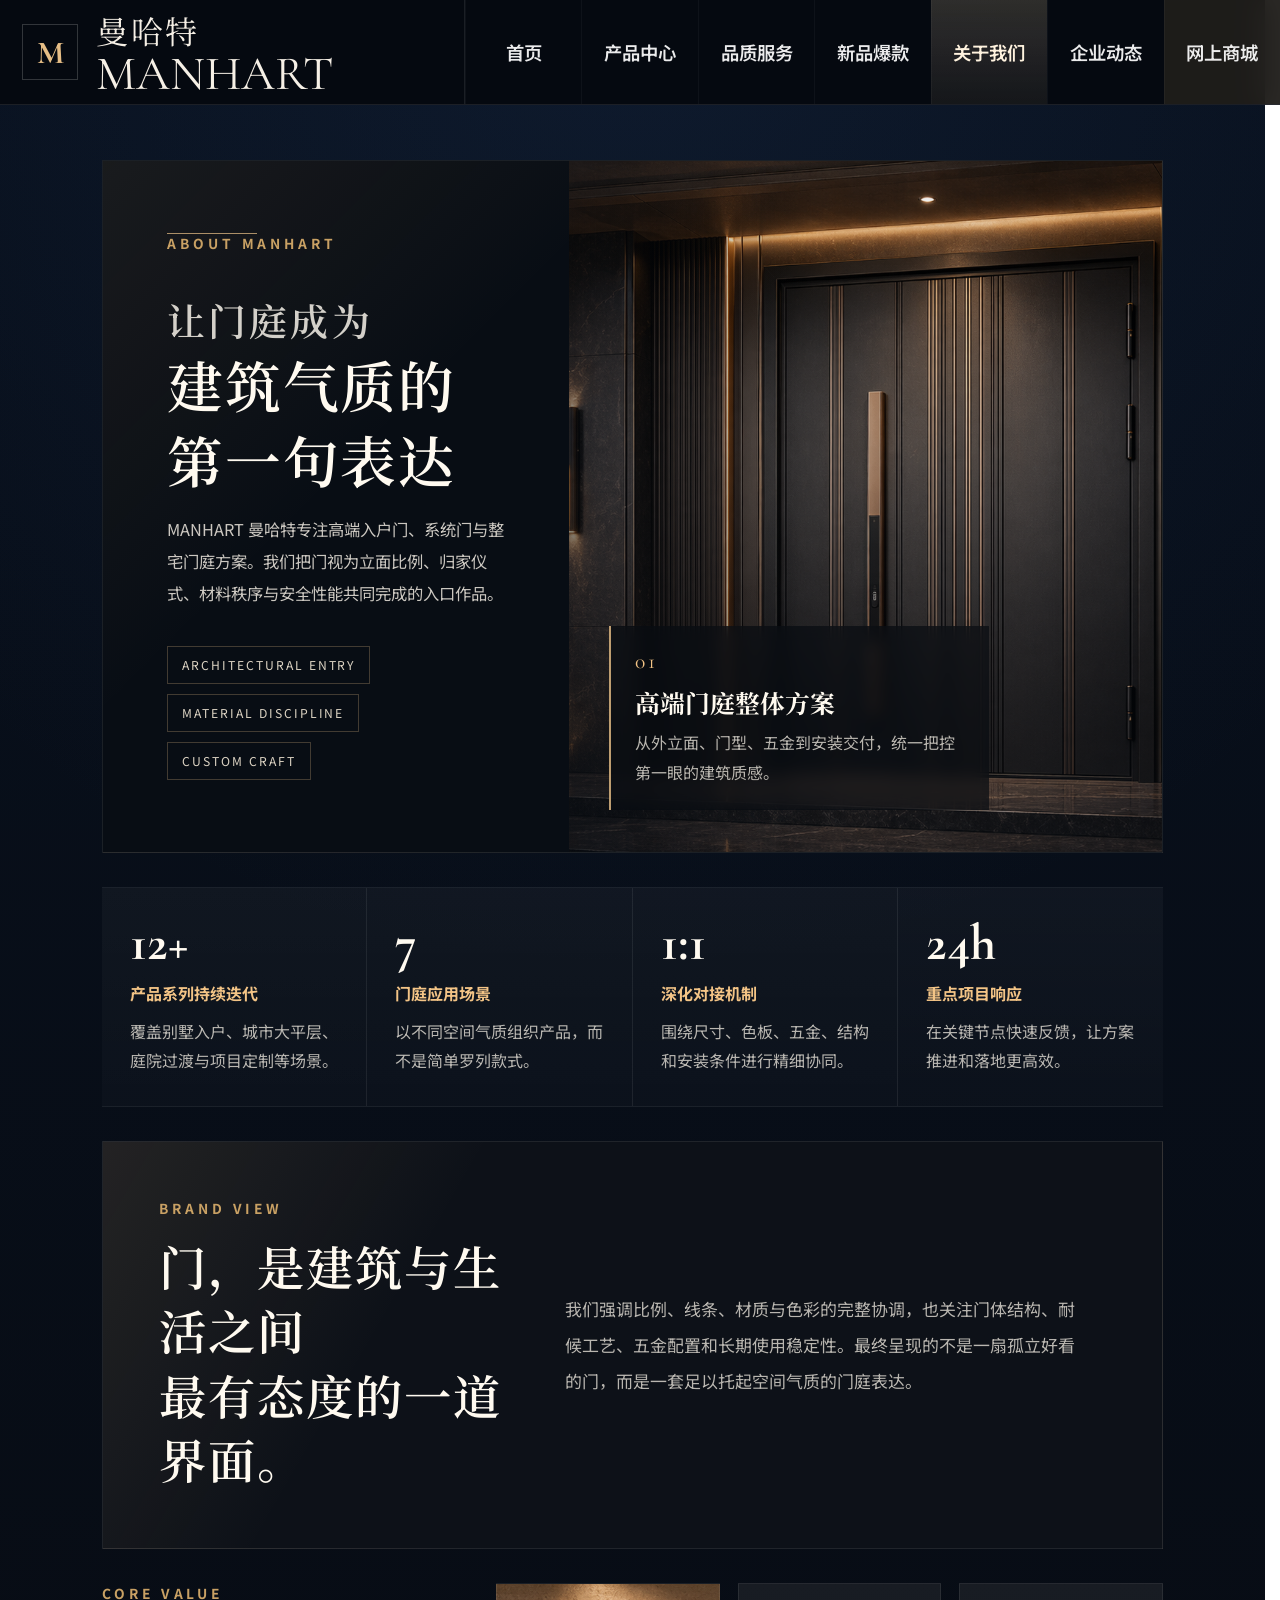
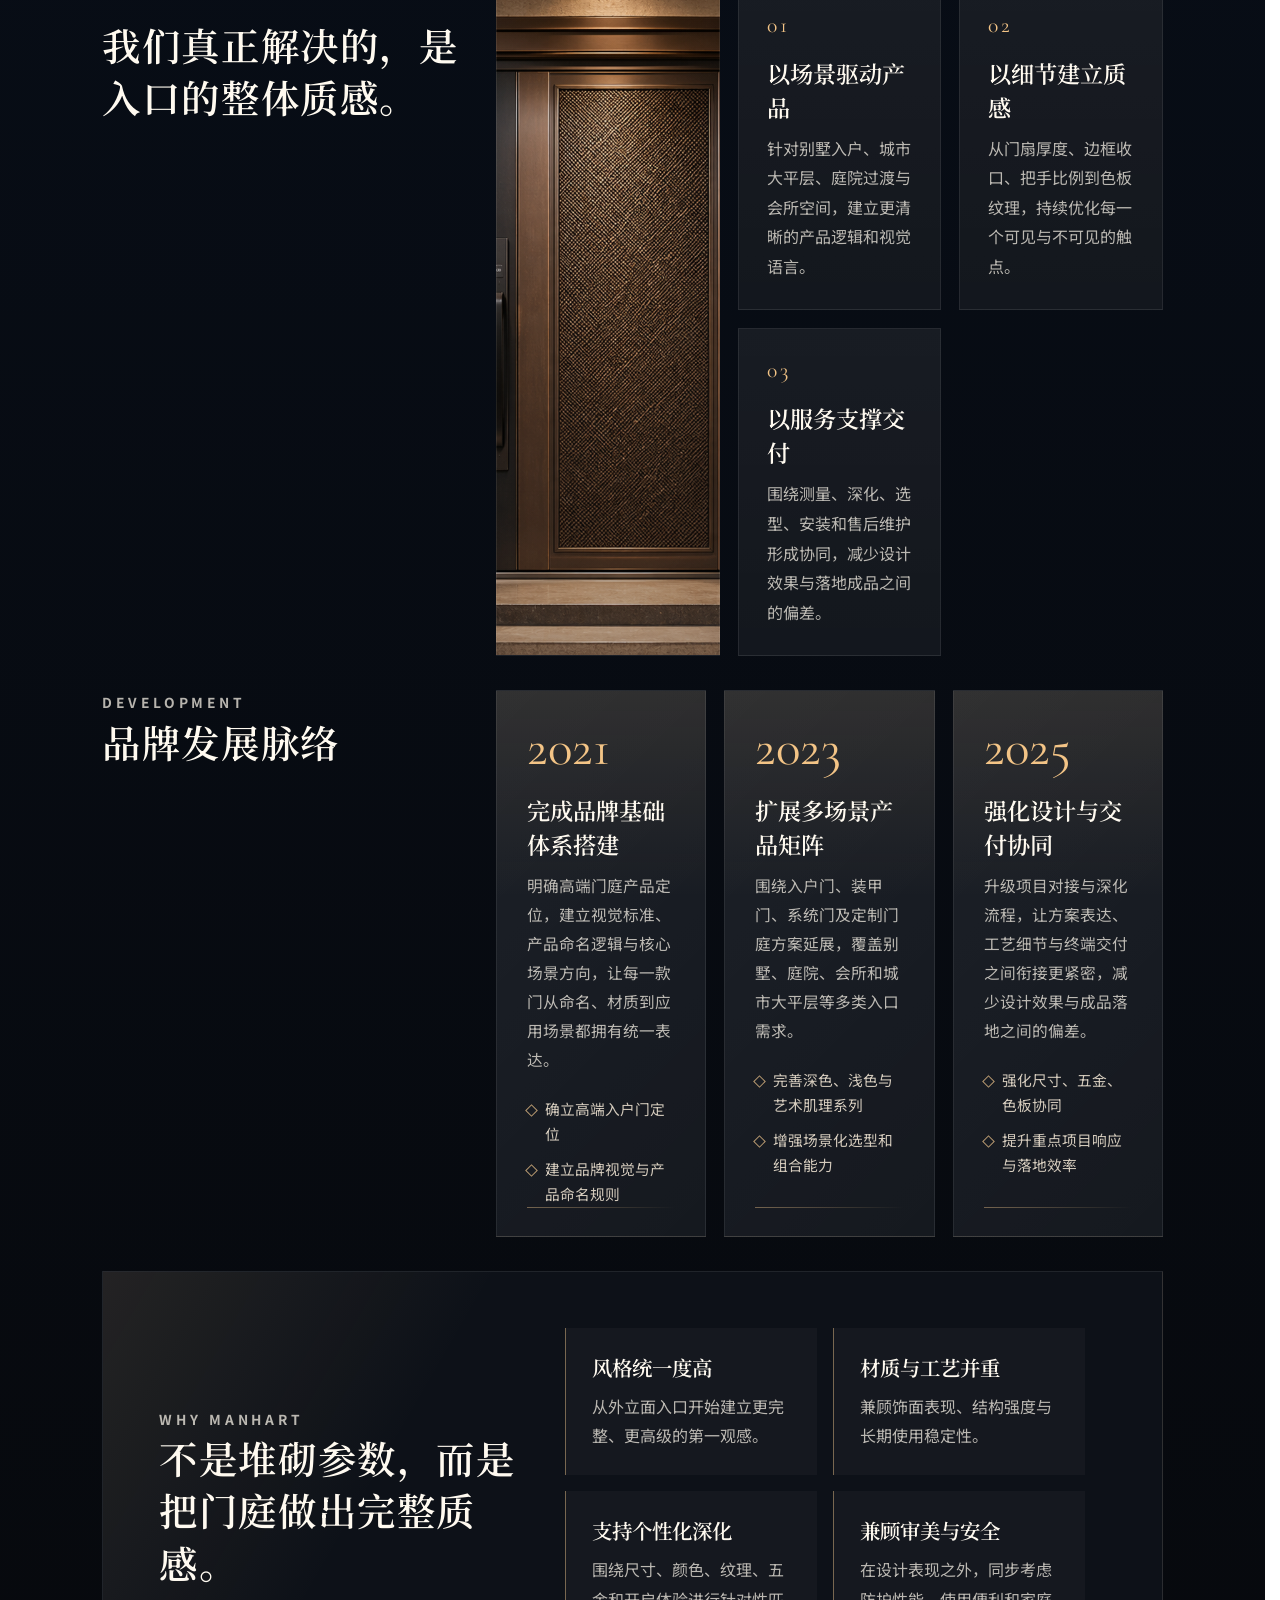
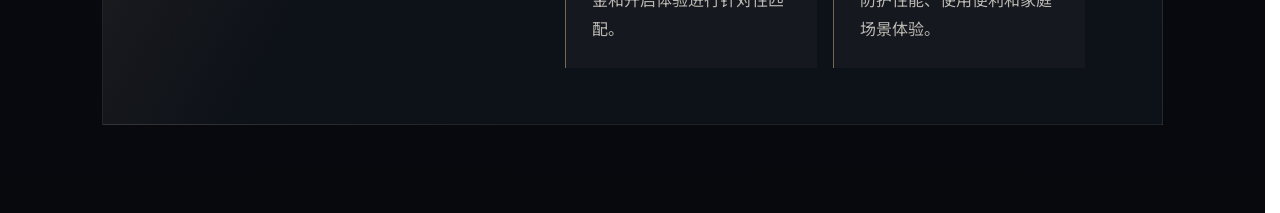
==== commit 2c033786: "Polish page copy" ====
--- a/about.html
+++ b/about.html
@@ -10,12 +10,12 @@
   <meta property="og:type" content="website">
   <meta property="og:locale" content="zh_CN">
   <meta property="og:site_name" content="浙江曼哈特安防科技有限公司">
-  <meta property="og:title" content="MANHART 曼哈特 - 关于我们">
+  <meta property="og:title" content="MANHART 曼哈特">
   <meta property="og:description" content="浙江曼哈特安防科技有限公司专注高端门类产品研发制造，面向住宅、别墅与工程项目提供门庭解决方案。">
   <meta property="og:url" content="http://47.111.172.151/about.html">
   <meta property="og:image" content="http://47.111.172.151/assets/hero-coast-sunrise.png">
   <meta name="twitter:card" content="summary_large_image">
-  <title>MANHART 曼哈特 - 关于我们</title>
+  <title>MANHART 曼哈特</title>
   <link rel="preconnect" href="https://fonts.googleapis.com">
   <link rel="preconnect" href="https://fonts.gstatic.com" crossorigin>
   <link href="https://fonts.googleapis.com/css2?family=Cormorant+Garamond:wght@500;600;700&family=Noto+Sans+SC:wght@400;500;700&family=Noto+Serif+SC:wght@500;600;700&display=swap" rel="stylesheet">
@@ -45,7 +45,7 @@
     <section class="about-hero">
       <div class="about-hero__copy">
         <p class="eyebrow">About MANHART</p>
-        <h1><span>让门庭成为</span><span>建筑气质的</span><span>第一句表达。</span></h1>
+        <h1><span>让门庭成为</span><span>建筑气质的</span><span>第一句表达</span></h1>
         <p class="about-hero__lead">MANHART 曼哈特专注高端入户门、系统门与整宅门庭方案。我们把门视为立面比例、归家仪式、材料秩序与安全性能共同完成的入口作品。</p>
         <div class="about-hero__signature">
           <span>Architectural Entry</span>
--- a/style.css
+++ b/style.css
@@ -7,6 +7,97 @@
   --gold-strong: #e6be86;
   --header-brand-width: 465px;
   --header-height: 104px;
+}
+
+.store-page {
+  min-height: calc(100vh - 84px);
+  padding: 96px 8vw;
+  display: grid;
+  place-items: center;
+  background:
+    linear-gradient(135deg, rgba(255, 255, 255, 0.04), rgba(255, 255, 255, 0)),
+    var(--bg);
+}
+
+.store-entry {
+  width: min(1080px, 100%);
+  display: grid;
+  grid-template-columns: minmax(0, 1fr) 300px;
+  gap: 64px;
+  align-items: center;
+  padding: 56px 64px;
+  border: 1px solid rgba(231, 221, 204, 0.12);
+  background: rgba(255, 255, 255, 0.028);
+}
+
+.store-entry__content {
+  display: grid;
+  gap: 22px;
+}
+
+.store-entry__content h1 {
+  margin: 0;
+  font-family: var(--serif);
+  font-size: clamp(2.3rem, 5vw, 4.4rem);
+  font-weight: 600;
+}
+
+.store-entry__content p {
+  width: min(620px, 100%);
+  margin: 0;
+  color: var(--muted);
+  font-size: 1.02rem;
+  line-height: 1.9;
+}
+
+.store-entry__hint {
+  font-size: 0.94rem !important;
+  color: rgba(246, 240, 230, 0.58) !important;
+}
+
+.store-entry__meta {
+  display: flex;
+  flex-wrap: wrap;
+  gap: 10px;
+}
+
+.store-entry__meta span {
+  padding: 8px 12px;
+  border: 1px solid rgba(231, 221, 204, 0.14);
+  color: var(--muted);
+  font-size: 0.92rem;
+}
+
+.store-entry__qr {
+  display: grid;
+  justify-items: center;
+  gap: 18px;
+  padding: 22px;
+  border: 1px solid rgba(231, 221, 204, 0.12);
+  background: rgba(255, 255, 255, 0.055);
+}
+
+.store-entry__qr-frame {
+  width: 224px;
+  aspect-ratio: 1;
+  display: grid;
+  place-items: center;
+  padding: 16px;
+  background: #f8f6f2;
+}
+
+.store-entry__qr img {
+  width: 100%;
+  aspect-ratio: 1;
+  object-fit: contain;
+  display: block;
+}
+
+.store-entry__qr p {
+  margin: 0;
+  color: var(--text);
+  font-weight: 600;
+  font-size: 0.98rem;
 }
 * { box-sizing: border-box; }
 html {
@@ -462,13 +553,21 @@
   overflow: hidden;
   border: 1px solid rgba(255, 255, 255, 0.08);
   background: #0b0d12;
+  color: inherit;
+  text-decoration: none;
+  cursor: pointer;
+  isolation: isolate;
   box-shadow: 0 28px 70px rgba(0, 0, 0, 0.22);
   transition: transform 0.28s ease, border-color 0.28s ease, box-shadow 0.28s ease;
 }
 .product-card:hover {
-  transform: translateY(-8px);
-  border-color: rgba(230, 190, 134, 0.22);
-  box-shadow: 0 34px 86px rgba(0, 0, 0, 0.34);
+  transform: translateY(-10px);
+  border-color: rgba(230, 190, 134, 0.42);
+  box-shadow: 0 34px 86px rgba(0, 0, 0, 0.44), 0 0 0 1px rgba(230, 190, 134, 0.08) inset;
+}
+.product-card:focus-visible {
+  outline: 2px solid rgba(230, 190, 134, 0.82);
+  outline-offset: 4px;
 }
 .product-card__scene {
   position: absolute;
@@ -477,7 +576,8 @@
   background-position: center;
   transition: transform 0.42s ease, filter 0.42s ease;
 }
-.product-card:hover .product-card__scene { transform: scale(1.04); filter: saturate(1.05); }
+.product-card:hover .product-card__scene,
+.product-card:focus-visible .product-card__scene { transform: scale(1.08); filter: saturate(1.08) contrast(1.04); }
 .product-card__scene::after {
   content: "";
   position: absolute;
@@ -513,6 +613,226 @@
   margin: 0 0 10px;
   font-family: "Noto Serif SC", serif;
   font-size: 1.55rem;
+}
+.product-card__more {
+  display: inline-flex;
+  align-items: center;
+  gap: 8px;
+  margin-top: 18px;
+  color: #f3c486;
+  font-size: 0.9rem;
+  font-weight: 700;
+  opacity: 0;
+  transform: translateY(8px);
+  transition: opacity 0.24s ease, transform 0.24s ease;
+}
+.product-card__more::after {
+  content: "";
+  width: 26px;
+  height: 1px;
+  background: currentColor;
+  transition: width 0.24s ease;
+}
+.product-card:hover .product-card__more,
+.product-card:focus-visible .product-card__more {
+  opacity: 1;
+  transform: translateY(0);
+}
+.product-card:hover .product-card__more::after,
+.product-card:focus-visible .product-card__more::after { width: 42px; }
+
+.detail-page {
+  padding: 34px 10vw 96px;
+  background: #202020;
+}
+
+.detail-breadcrumb {
+  margin-bottom: 34px;
+  color: rgba(246, 240, 230, 0.58);
+  font-size: 0.92rem;
+}
+
+.detail-breadcrumb a {
+  color: rgba(246, 240, 230, 0.78);
+  text-decoration: none;
+}
+
+.detail-product {
+  position: relative;
+  display: grid;
+  grid-template-columns: minmax(360px, 520px) minmax(420px, 1fr);
+  gap: 72px;
+  align-items: start;
+  min-height: 580px;
+}
+
+.detail-product::after {
+  content: "SECURITY DOOR SERIES";
+  position: absolute;
+  top: 28px;
+  left: 42%;
+  z-index: 0;
+  color: rgba(255, 255, 255, 0.025);
+  font-family: "Cormorant Garamond", serif;
+  font-size: clamp(3rem, 6vw, 6.2rem);
+  letter-spacing: 0.18em;
+  white-space: nowrap;
+  pointer-events: none;
+}
+
+.detail-gallery,
+.detail-info {
+  position: relative;
+  z-index: 1;
+}
+
+.detail-gallery__main {
+  min-height: 560px;
+  background-position: center;
+  background-size: cover;
+  border: 1px solid rgba(255, 255, 255, 0.12);
+}
+
+.detail-gallery__dots {
+  display: flex;
+  justify-content: center;
+  gap: 8px;
+  margin-top: -24px;
+}
+
+.detail-gallery__dots span {
+  width: 8px;
+  height: 8px;
+  border: 1px solid #fff;
+  border-radius: 50%;
+  background: transparent;
+}
+
+.detail-gallery__dots span:first-child {
+  background: #fff;
+}
+
+.detail-info {
+  padding-top: 34px;
+}
+
+.detail-info__watermark {
+  margin: 0 0 -18px;
+  color: rgba(255, 255, 255, 0.035);
+  font-family: "Cormorant Garamond", serif;
+  font-size: clamp(2.4rem, 4.8vw, 5rem);
+  letter-spacing: 0.16em;
+  white-space: nowrap;
+}
+
+.detail-info h1 {
+  margin: 0 0 42px;
+  color: #fffaf0;
+  font-family: "Noto Serif SC", serif;
+  font-size: clamp(1.8rem, 3vw, 2.5rem);
+}
+
+.detail-fields {
+  display: grid;
+  gap: 28px;
+  margin: 0;
+}
+
+.detail-fields div {
+  display: grid;
+  grid-template-columns: 88px 1fr;
+  gap: 10px;
+  align-items: start;
+}
+
+.detail-fields dt {
+  color: #fffaf0;
+  font-weight: 700;
+}
+
+.detail-fields dd {
+  margin: 0;
+  color: rgba(246, 240, 230, 0.78);
+  line-height: 1.9;
+}
+
+.detail-fields dd > span {
+  display: inline-flex;
+  min-height: 34px;
+  align-items: center;
+  padding: 0 16px;
+  border: 1px solid rgba(246, 240, 230, 0.34);
+}
+
+.detail-thumbs {
+  display: flex;
+  flex-wrap: wrap;
+  gap: 10px;
+}
+
+.detail-thumbs button {
+  width: 68px;
+  height: 68px;
+  padding: 0;
+  border: 1px solid rgba(255, 255, 255, 0.14);
+  background-color: #111;
+  background-position: center;
+  background-size: cover;
+  cursor: pointer;
+}
+
+.detail-thumbs button.is-active,
+.detail-thumbs button:hover {
+  border-color: rgba(230, 190, 134, 0.9);
+}
+
+.detail-related {
+  margin-top: 70px;
+  padding-top: 40px;
+  border-top: 1px solid rgba(255, 255, 255, 0.12);
+}
+
+.detail-related h2 {
+  margin: 0 0 28px;
+  color: #fffaf0;
+  font-family: "Noto Serif SC", serif;
+  font-size: 1.25rem;
+}
+
+.detail-related__grid {
+  display: grid;
+  grid-template-columns: repeat(3, minmax(180px, 320px));
+  gap: 24px;
+}
+
+.detail-related__card {
+  display: grid;
+  gap: 14px;
+  color: #111;
+  background: #f4f1ec;
+  text-align: center;
+  text-decoration: none;
+  overflow: hidden;
+}
+
+.detail-related__card span {
+  min-height: 300px;
+  background-position: center;
+  background-size: cover;
+}
+
+.detail-related__card strong {
+  color: #111;
+  font-family: "Noto Serif SC", serif;
+}
+
+.detail-related__card em {
+  margin: -8px 0 18px;
+  color: #8c8379;
+  font-style: normal;
+  font-size: 0.82rem;
+  letter-spacing: 0.08em;
+  text-transform: uppercase;
 }
 .site-footer {
   display: grid;
@@ -2210,6 +2530,23 @@
   .check-grid,
   .event-grid { grid-template-columns: 1fr; }
   .product-grid--recommend { grid-template-columns: repeat(2, minmax(200px, 1fr)); }
+  .detail-hero {
+    grid-template-columns: 1fr;
+    min-height: 0;
+  }
+  .detail-hero__image {
+    min-height: 520px;
+  }
+  .detail-product {
+    grid-template-columns: 1fr;
+    gap: 34px;
+  }
+  .detail-product::after {
+    display: none;
+  }
+  .detail-related__grid {
+    grid-template-columns: repeat(2, minmax(180px, 1fr));
+  }
   .category-strip { grid-template-columns: repeat(3, minmax(180px, 1fr)); }
   .product-gallery { grid-template-columns: repeat(2, minmax(220px, 1fr)); }
   .gallery-card { grid-template-columns: 1fr; }
@@ -2277,6 +2614,40 @@
   .featured-photo__model { font-size: 1.35rem; }
   .featured-note { top: 626px; left: 44px; bottom: auto; font-size: 0.82rem; }
   .product-grid--recommend { grid-template-columns: 1fr; }
+  .detail-page {
+    padding: 42px 20px 72px;
+  }
+  .detail-hero__image {
+    min-height: 360px;
+  }
+  .detail-hero__content {
+    padding: 28px 22px 32px;
+  }
+  .detail-breadcrumb {
+    margin-bottom: 22px;
+  }
+  .detail-page {
+    padding: 28px 20px 72px;
+  }
+  .detail-gallery__main {
+    min-height: 380px;
+  }
+  .detail-info {
+    padding-top: 0;
+  }
+  .detail-info__watermark {
+    display: none;
+  }
+  .detail-fields div {
+    grid-template-columns: 1fr;
+    gap: 8px;
+  }
+  .detail-related__grid {
+    grid-template-columns: 1fr;
+  }
+  .detail-related__card span {
+    min-height: 260px;
+  }
   .category-strip,
   .product-gallery,
   .series-switch__tabs { grid-template-columns: 1fr; }
@@ -2354,4 +2725,15 @@
   .about-timeline__list article { grid-template-columns: 1fr; }
   .about-value__image { grid-column: auto; min-height: 320px; }
   .about-metrics article { min-height: 0; padding: 24px 22px; }
-}
+  .store-page { padding: 46px 20px 70px; }
+  .store-entry {
+    grid-template-columns: 1fr;
+    gap: 28px;
+    padding: 24px;
+  }
+  .store-entry__qr {
+    width: 100%;
+    padding: 22px;
+  }
+  .store-entry__qr-frame { width: min(190px, 100%); }
+}
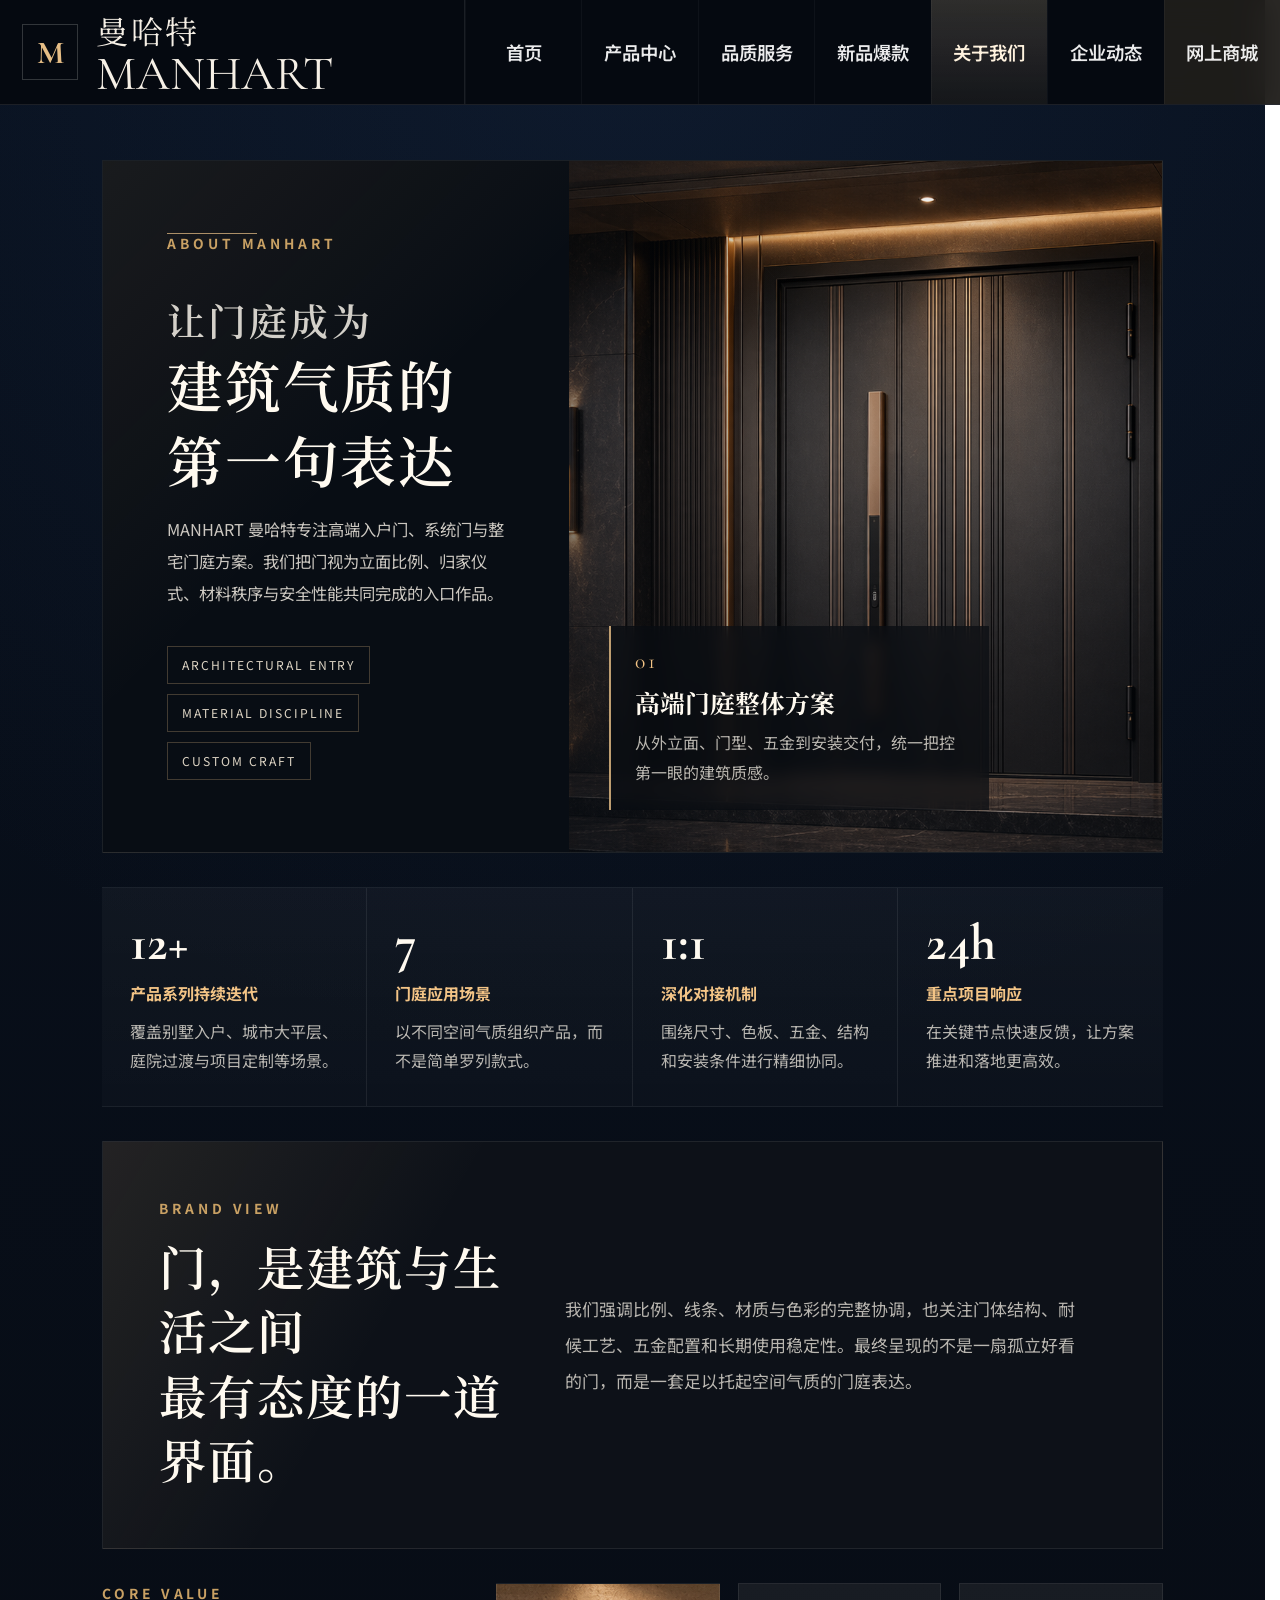
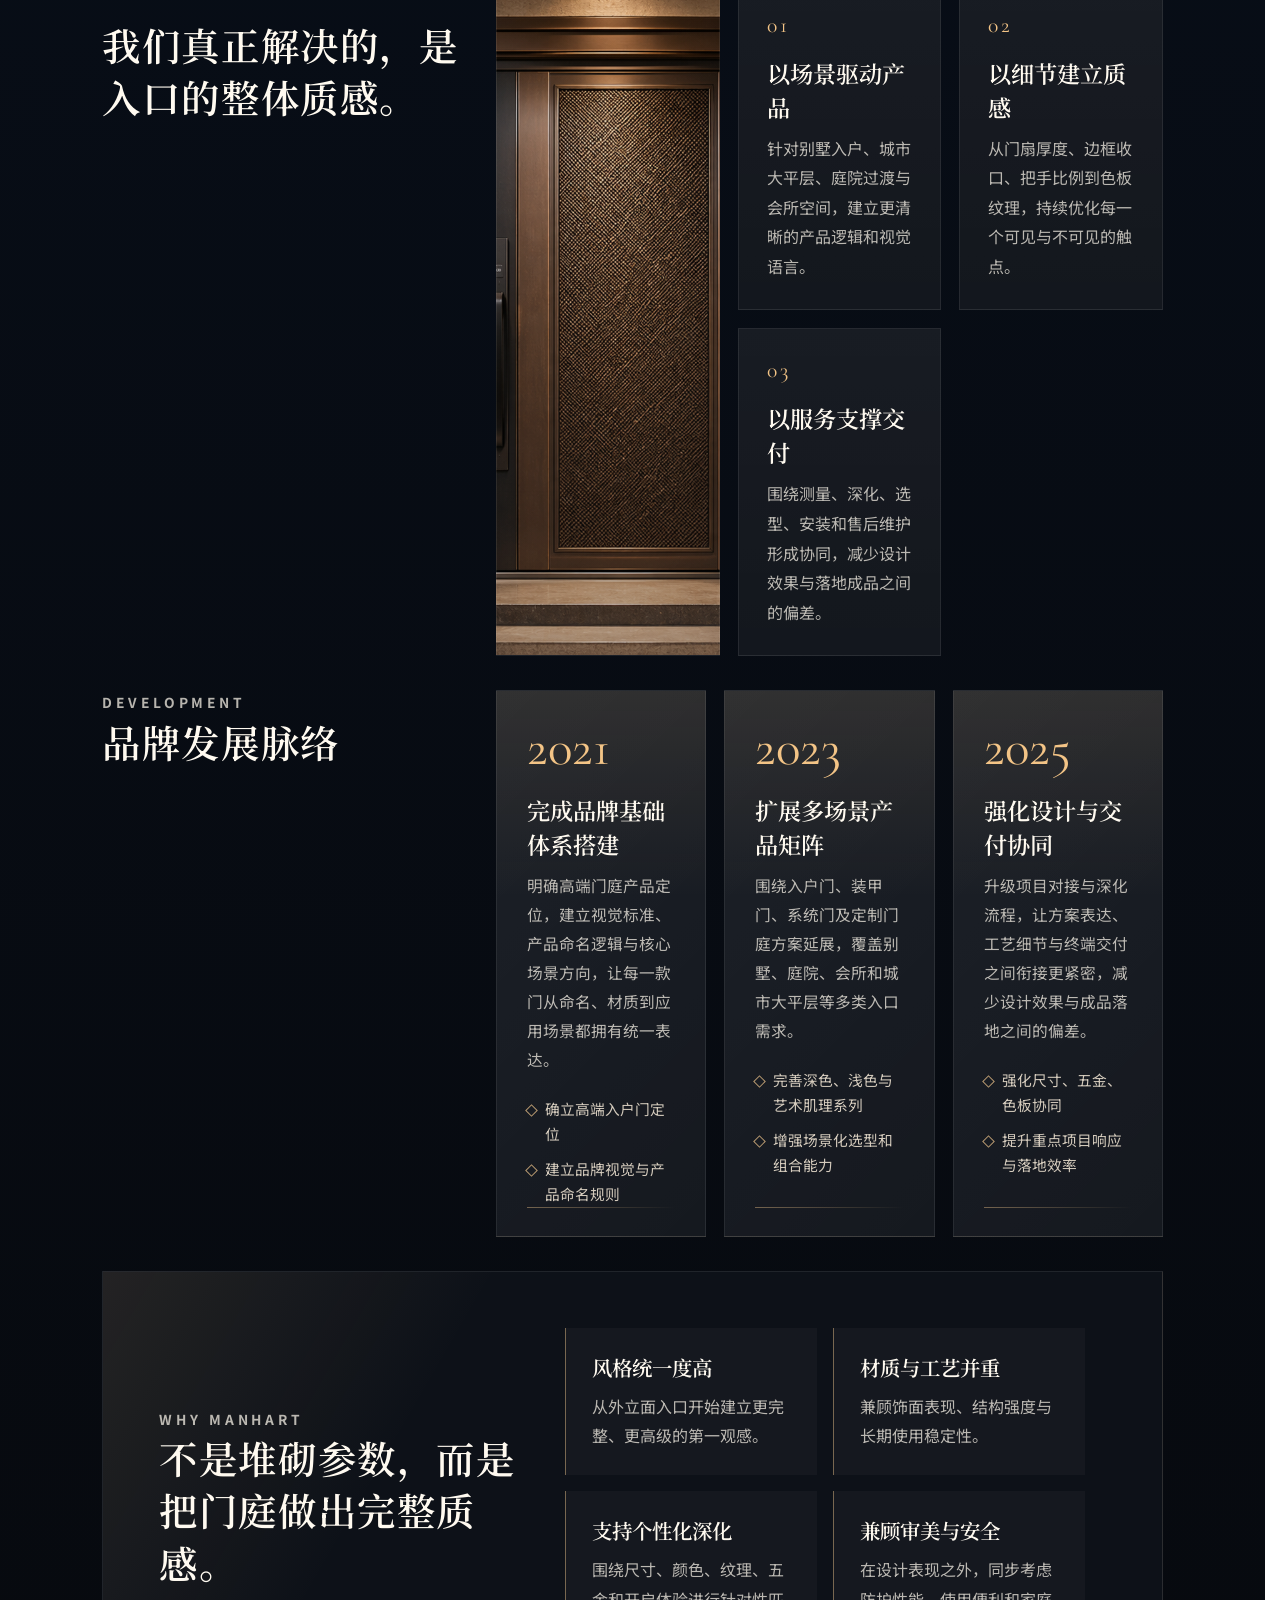
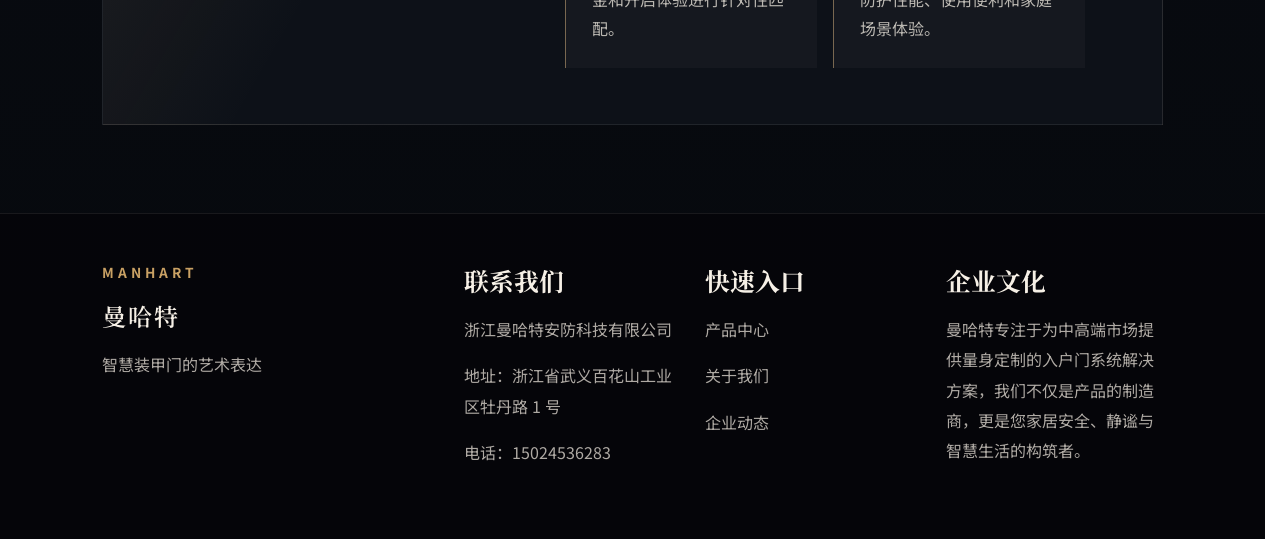
==== commit bbc695df: "Add unified footer culture copy" ====
--- a/about.html
+++ b/about.html
@@ -186,5 +186,17 @@
       </div>
     </section>
   </main>
+  <footer class="site-footer">
+    <div class="site-footer__brand">
+      <p class="eyebrow">MANHART</p>
+      <h2>曼哈特</h2>
+      <p>智慧装甲门的艺术表达</p>
+    </div>
+    <div class="site-footer__info">
+      <div><h3>联系我们</h3><p>浙江曼哈特安防科技有限公司</p><p>地址：浙江省武义百花山工业区牡丹路 1 号</p><p>电话：15024536283</p></div>
+      <div><h3>快速入口</h3><p><a href="products.html">产品中心</a></p><p><a href="about.html">关于我们</a></p><p><a href="news.html">企业动态</a></p></div>
+      <div><h3>企业文化</h3><p>曼哈特专注于为中高端市场提供量身定制的入户门系统解决方案，我们不仅是产品的制造商，更是您家居安全、静谧与智慧生活的构筑者。</p></div>
+    </div>
+  </footer>
 </body>
 </html>
--- a/style.css
+++ b/style.css
@@ -304,6 +304,16 @@
   overflow: hidden;
   border: 1px solid rgba(255, 255, 255, 0.08);
   background: #0d1017;
+}
+.featured-shell::before {
+  content: "";
+  position: absolute;
+  inset: 0;
+  z-index: 1;
+  pointer-events: none;
+  background:
+    linear-gradient(90deg, rgba(8, 16, 29, 0.92) 0%, rgba(8, 16, 29, 0.22) 32%, rgba(8, 16, 29, 0.08) 58%, rgba(8, 16, 29, 0.42) 100%),
+    linear-gradient(180deg, rgba(8, 16, 29, 0.56) 0%, transparent 18%, transparent 72%, rgba(8, 16, 29, 0.62) 100%);
 }
 .featured-backdrop,
 .featured-overlay { position: absolute; inset: 0; }
@@ -446,18 +456,58 @@
   position: relative;
   overflow: hidden;
   border: 1px solid rgba(255, 255, 255, 0.16);
+  display: block;
+  color: inherit;
+  text-decoration: none;
+  cursor: pointer;
   background:
     linear-gradient(180deg, rgba(7, 9, 13, 0.04), rgba(7, 9, 13, 0.1)),
     var(--feature-image) center/cover no-repeat;
-  box-shadow: 0 28px 72px rgba(0, 0, 0, 0.24);
+  box-shadow: 0 28px 72px rgba(0, 0, 0, 0.24), 0 0 80px rgba(8, 16, 29, 0.44);
   background-position: center;
+  transition: transform 0.34s ease, border-color 0.34s ease, box-shadow 0.34s ease, filter 0.34s ease;
 }
 .featured-photo--primary { width: 100%; height: 100%; min-height: 0; }
+.featured-photo::before,
+.featured-photo::after {
+  content: "";
+  position: absolute;
+  pointer-events: none;
+}
+.featured-photo::before {
+  inset: -1px;
+  z-index: 1;
+  background:
+    linear-gradient(90deg, rgba(8, 16, 29, 0.58), transparent 18%, transparent 82%, rgba(8, 16, 29, 0.58)),
+    linear-gradient(180deg, rgba(8, 16, 29, 0.42), transparent 16%, transparent 78%, rgba(8, 16, 29, 0.68));
+}
+.featured-photo::after {
+  inset: 0;
+  z-index: 2;
+  border: 1px solid rgba(230, 190, 134, 0);
+  transition: border-color 0.34s ease;
+}
+.featured-photo:hover,
+.featured-photo:focus-visible {
+  transform: translateY(-8px) scale(1.025);
+  border-color: rgba(230, 190, 134, 0.46);
+  box-shadow: 0 38px 96px rgba(0, 0, 0, 0.46), 0 0 110px rgba(8, 16, 29, 0.54);
+  filter: saturate(1.06) contrast(1.02);
+}
+.featured-photo:hover::after,
+.featured-photo:focus-visible::after {
+  border-color: rgba(230, 190, 134, 0.42);
+}
+.featured-photo:focus-visible {
+  outline: 2px solid rgba(230, 190, 134, 0.86);
+  outline-offset: 5px;
+}
 .featured-photo--secondary,
 .featured-photo--detail { display: none; }
 .featured-photo__shade {
   position: absolute;
   inset: 0;
+  z-index: 3;
   background:
     linear-gradient(180deg, rgba(7, 9, 13, 0.02), rgba(7, 9, 13, 0.2)),
     radial-gradient(circle at top, rgba(255, 243, 223, 0.08), transparent 30%);
@@ -467,7 +517,7 @@
   left: 18px;
   right: 18px;
   bottom: 18px;
-  z-index: 1;
+  z-index: 4;
   display: flex;
   flex-direction: column;
   gap: 8px;
@@ -487,6 +537,21 @@
   font-size: 2rem;
   letter-spacing: 0.08em;
 }
+.featured-photo__more {
+  width: fit-content;
+  margin-top: 4px;
+  color: #f3c486;
+  font-size: 0.86rem;
+  font-weight: 700;
+  opacity: 0;
+  transform: translateY(8px);
+  transition: opacity 0.24s ease, transform 0.24s ease;
+}
+.featured-photo:hover .featured-photo__more,
+.featured-photo:focus-visible .featured-photo__more {
+  opacity: 1;
+  transform: translateY(0);
+}
 .featured-panel {
   right: 78px;
   top: 218px;
@@ -498,6 +563,22 @@
     radial-gradient(circle at 85% 12%, rgba(230, 190, 134, 0.1), transparent 28%);
   box-shadow: 0 24px 70px rgba(0, 0, 0, 0.24);
   backdrop-filter: blur(12px);
+  color: inherit;
+  text-decoration: none;
+  transition: transform 0.28s ease, border-color 0.28s ease, box-shadow 0.28s ease, background 0.28s ease;
+}
+.featured-panel:hover,
+.featured-panel:focus-visible {
+  transform: translateX(-8px);
+  border-left-color: rgba(230, 190, 134, 0.82);
+  box-shadow: 0 30px 86px rgba(0, 0, 0, 0.38);
+  background:
+    linear-gradient(135deg, rgba(32, 27, 22, 0.88), rgba(14, 15, 18, 0.54)),
+    radial-gradient(circle at 85% 12%, rgba(230, 190, 134, 0.16), transparent 30%);
+}
+.featured-panel:focus-visible {
+  outline: 2px solid rgba(230, 190, 134, 0.82);
+  outline-offset: 4px;
 }
 .featured-panel__kicker {
   margin: 0 0 10px;
@@ -522,6 +603,26 @@
   margin: 0;
   color: rgba(255, 250, 240, 0.74);
   line-height: 1.9;
+}
+.featured-panel__more {
+  display: inline-flex;
+  align-items: center;
+  gap: 8px;
+  margin-top: 18px;
+  color: #f3c486;
+  font-weight: 700;
+  font-size: 0.9rem;
+}
+.featured-panel__more::after {
+  content: "";
+  width: 30px;
+  height: 1px;
+  background: currentColor;
+  transition: width 0.24s ease;
+}
+.featured-panel:hover .featured-panel__more::after,
+.featured-panel:focus-visible .featured-panel__more::after {
+  width: 48px;
 }
 .featured-note {
   display: none;
@@ -833,6 +934,43 @@
   font-size: 0.82rem;
   letter-spacing: 0.08em;
   text-transform: uppercase;
+}
+
+.detail-story {
+  display: grid;
+  grid-template-columns: repeat(3, minmax(220px, 1fr));
+  gap: 22px;
+  margin-top: 54px;
+}
+
+.detail-story article {
+  padding: 26px 24px;
+  border: 1px solid rgba(255, 255, 255, 0.08);
+  background:
+    linear-gradient(180deg, rgba(255, 255, 255, 0.045), rgba(255, 255, 255, 0.018)),
+    #151515;
+}
+
+.detail-story span {
+  display: inline-block;
+  margin-bottom: 14px;
+  color: #f3c486;
+  font-family: "Cormorant Garamond", serif;
+  font-size: 1.16rem;
+  letter-spacing: 0.12em;
+}
+
+.detail-story h2 {
+  margin: 0 0 12px;
+  color: #fffaf0;
+  font-family: "Noto Serif SC", serif;
+  font-size: 1.25rem;
+}
+
+.detail-story p {
+  margin: 0;
+  color: rgba(246, 240, 230, 0.72);
+  line-height: 1.9;
 }
 .site-footer {
   display: grid;
@@ -2546,6 +2684,9 @@
   }
   .detail-related__grid {
     grid-template-columns: repeat(2, minmax(180px, 1fr));
+  }
+  .detail-story {
+    grid-template-columns: 1fr;
   }
   .category-strip { grid-template-columns: repeat(3, minmax(180px, 1fr)); }
   .product-gallery { grid-template-columns: repeat(2, minmax(220px, 1fr)); }
@@ -2647,6 +2788,9 @@
   }
   .detail-related__card span {
     min-height: 260px;
+  }
+  .detail-story article {
+    padding: 22px;
   }
   .category-strip,
   .product-gallery,
